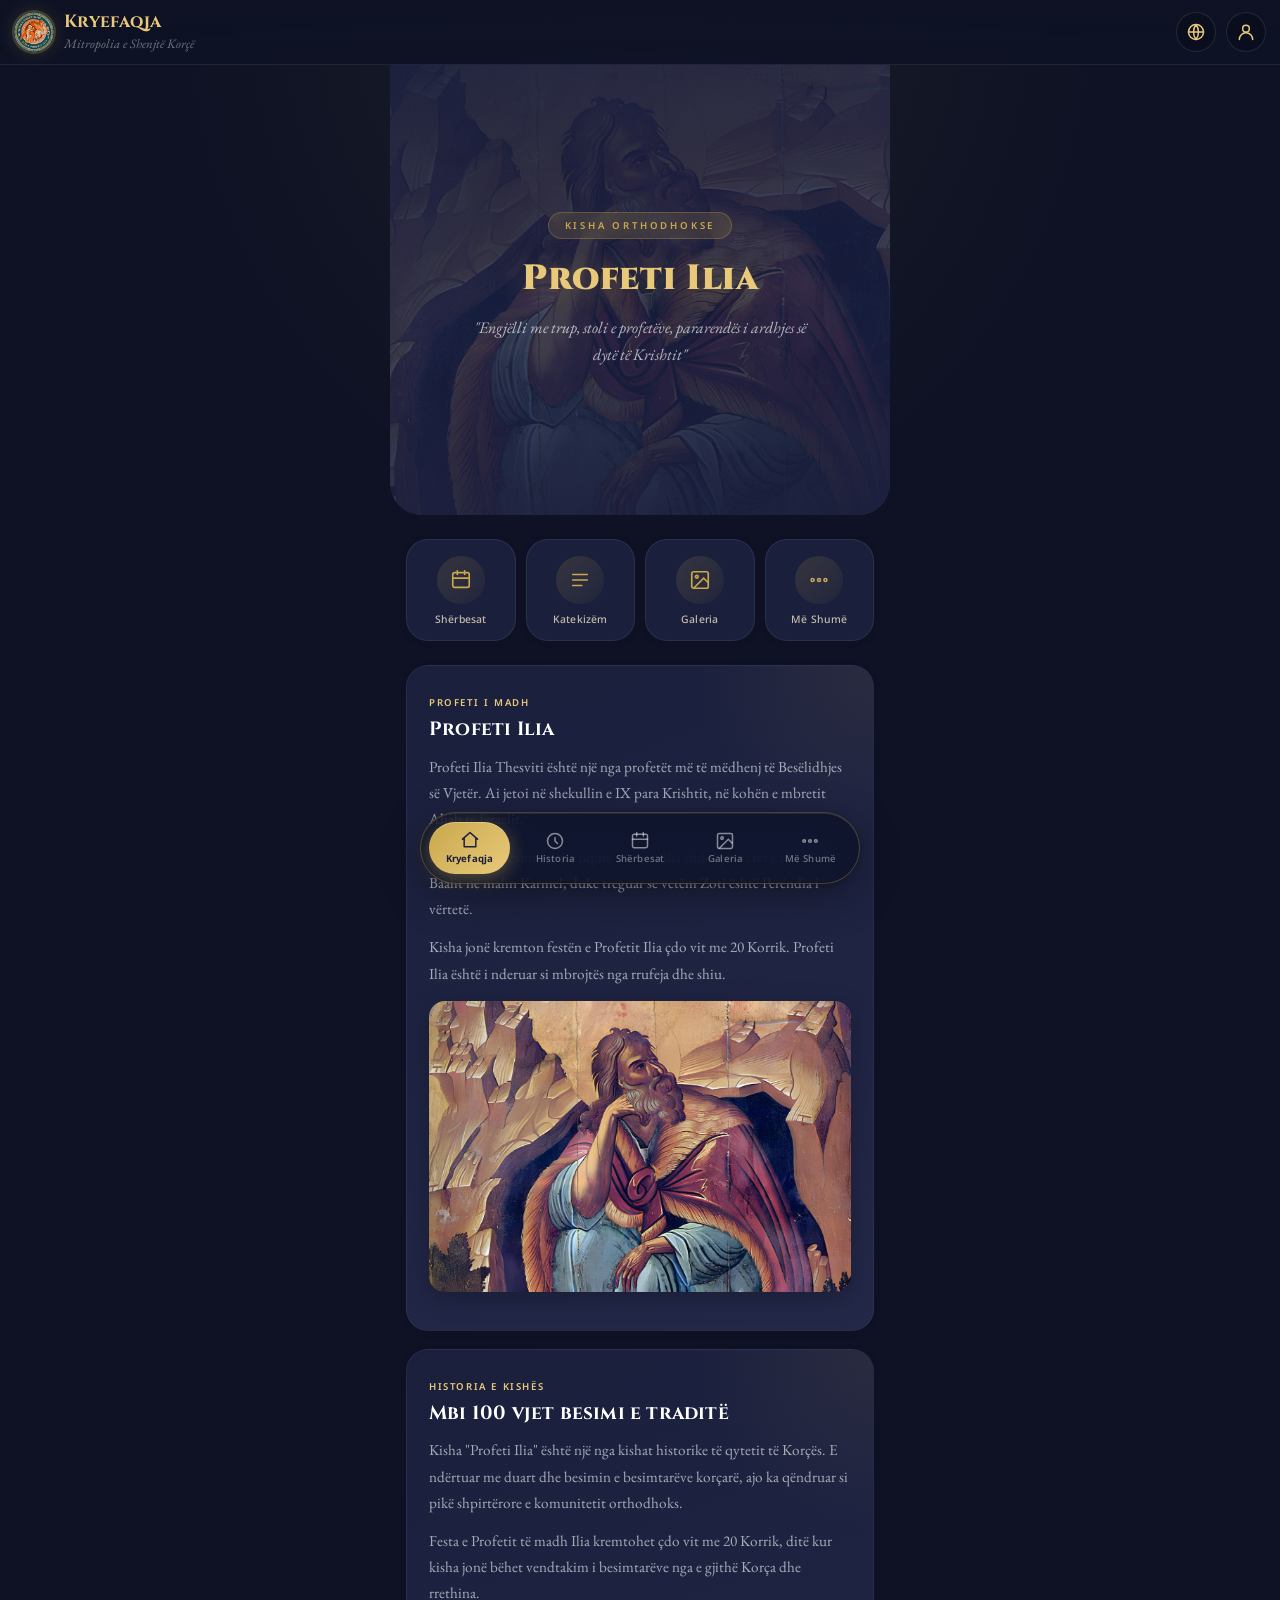
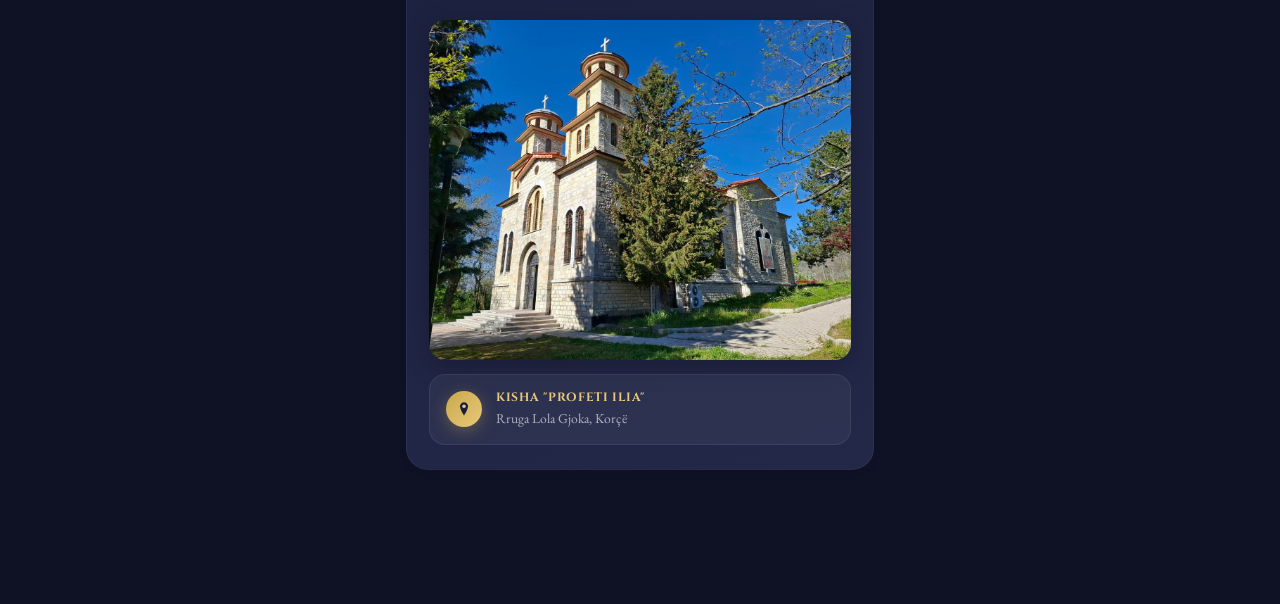
==== App/index.html @ 5c3584f3 "Add files via upload" ====
<!DOCTYPE html>
<html lang="sq" data-theme="light" data-font-size="normal" data-reduced-motion="false">
<head>
  <meta charset="UTF-8">
  <meta name="viewport" content="width=device-width, initial-scale=1.0, viewport-fit=cover">
  <meta name="theme-color" content="#1A1F3C">
  <meta name="apple-mobile-web-app-capable" content="yes">
  <meta name="apple-mobile-web-app-status-bar-style" content="black-translucent">
  <meta name="apple-mobile-web-app-title" content="Profeti Ilia">
  <meta name="mobile-web-app-capable" content="yes">
  <link rel="manifest" href="../manifest.json">
  <link rel="icon" href="../Assets/logo.png" type="image/png">
  <title>Kisha "Profeti Ilia" — Aplikacioni</title>
  <link rel="preconnect" href="https://fonts.googleapis.com">
  <link href="https://fonts.googleapis.com/css2?family=Cinzel:wght@400;600;700;900&family=EB+Garamond:ital,wght@0,400;0,500;1,400&family=Noto+Sans:wght@300;400;500;600;700&display=swap" rel="stylesheet">
  <link rel="stylesheet" href="css/app-style.css">

  <script>
    (function () {
      try {
        var theme = localStorage.getItem('app_theme') || 'dark';
        if (theme === 'auto') {
          theme = window.matchMedia('(prefers-color-scheme: dark)').matches ? 'dark' : 'light';
        }
        document.documentElement.setAttribute('data-theme', theme);
        var fontSize = localStorage.getItem('app_font_size') || 'normal';
        document.documentElement.setAttribute('data-font-size', fontSize);
        var reduced = localStorage.getItem('app_reduced_motion') === 'true';
        document.documentElement.setAttribute('data-reduced-motion', reduced ? 'true' : 'false');
        var meta = document.querySelector('meta[name="theme-color"]');
        if (meta) meta.setAttribute('content', theme === 'light' ? '#F7F4EE' : '#1A1F3C');
      } catch (e) {}
    })();
  </script>
</head>
<body>

  <div class="splash" id="splash">
    <div class="splash-ornament">
      <svg viewBox="0 0 100 100" fill="none">
        <circle cx="50" cy="50" r="46" stroke="url(#splashGrad)" stroke-width="1" opacity="0.3"/>
        <circle cx="50" cy="50" r="38" stroke="url(#splashGrad)" stroke-width="1.5" stroke-dasharray="240" stroke-dashoffset="240" class="splash-ring"/>
        <defs>
          <linearGradient id="splashGrad" x1="0" y1="0" x2="100" y2="100">
            <stop offset="0%" stop-color="#E8C97A"/>
            <stop offset="100%" stop-color="#C9A84C"/>
          </linearGradient>
        </defs>
      </svg>
      <img src="../Assets/logo.png" alt="Kisha Profeti Ilia">
    </div>
    <h1 class="splash-title">Kisha "Profeti Ilia"</h1>
    <p class="splash-tagline" data-t="splash_tagline">Mitropolia e Shenjtë Korçë</p>
    <div class="splash-progress"><span></span></div>
  </div>

  <header class="app-header">
    <img class="cross-icon" src="../Assets/logo.png" alt="Kisha Profeti Ilia">
    <div class="titles">
      <h1 id="pageTitle">Kisha "Profeti Ilia"</h1>
      <p data-t="header_subtitle">Mitropolia e Shenjtë Korçë</p>
    </div>
    <button class="lang-globe-btn" id="langGlobeBtn" aria-label="Language">
      <svg viewBox="0 0 24 24" fill="none" stroke="currentColor" stroke-width="1.8" stroke-linecap="round" stroke-linejoin="round"><circle cx="12" cy="12" r="9"/><path d="M3 12h18M12 3a15 15 0 0 1 0 18 15 15 0 0 1 0-18z"/></svg>
    </button>
    <button class="profile-btn" id="profileBtn" aria-label="Profile">
      <svg viewBox="0 0 24 24" fill="none" stroke="currentColor" stroke-width="1.8" stroke-linecap="round" stroke-linejoin="round"><circle cx="12" cy="8" r="4"/><path d="M4 21c0-4.4 3.6-8 8-8s8 3.6 8 8"/></svg>
    </button>
  </header>

  <div class="page-container" id="page-content"></div>

  <nav class="tab-bar">
    <a href="#home" class="active" onclick="navigateTo('home'); return false;">
      <svg viewBox="0 0 24 24"><path d="M3 11l9-8 9 8M5 10v10h14V10" stroke-linecap="round" stroke-linejoin="round"/></svg>
      <span data-t="nav_home">Kryefaqja</span>
    </a>
    <a href="#history" onclick="navigateTo('history'); return false;">
      <svg viewBox="0 0 24 24"><circle cx="12" cy="12" r="9"/><path d="M12 8v4l3 3" stroke-linecap="round"/></svg>
      <span data-t="nav_history">Historia</span>
    </a>
    <a href="#events" onclick="navigateTo('events'); return false;">
      <svg viewBox="0 0 24 24"><rect x="3" y="4" width="18" height="16" rx="2"/><path d="M8 2v4M16 2v4M3 10h18" stroke-linecap="round"/></svg>
      <span data-t="nav_events">Shërbesat</span>
    </a>
    <a href="#gallery" onclick="navigateTo('gallery'); return false;">
      <svg viewBox="0 0 24 24"><rect x="3" y="3" width="18" height="18" rx="2"/><circle cx="8.5" cy="8.5" r="1.5"/><path d="M21 15l-5-5L5 21"/></svg>
      <span data-t="nav_gallery">Galeria</span>
    </a>
    <a href="#more" onclick="navigateTo('more'); return false;">
      <svg viewBox="0 0 24 24" fill="none" stroke="currentColor" stroke-linecap="round" stroke-linejoin="round"><circle cx="5" cy="12" r="1.6"/><circle cx="12" cy="12" r="1.6"/><circle cx="19" cy="12" r="1.6"/></svg>
      <span data-t="nav_more">Më Shumë</span>
    </a>
  </nav>

  <div class="lang-modal-overlay" id="langModalOverlay" onclick="toggleLangModal()">
    <div class="lang-modal" onclick="event.stopPropagation()">
      <h3 data-t="settings_language">Gjuha</h3>
      <button class="lang-opt" onclick="setAppLang('sq'); toggleLangModal();" data-lang="sq">Shqip</button>
      <button class="lang-opt" onclick="setAppLang('en'); toggleLangModal();" data-lang="en">English</button>
      <button class="lang-opt" onclick="setAppLang('el'); toggleLangModal();" data-lang="el">Ελληνικά</button>
    </div>
  </div>

  <div class="profile-modal-overlay" id="profileModalOverlay" onclick="toggleProfileModal()">
    <div class="profile-modal" onclick="event.stopPropagation()">
      <div class="profile-modal-icon">
        <svg viewBox="0 0 24 24" fill="none" stroke="currentColor" stroke-width="1.5" stroke-linecap="round" stroke-linejoin="round"><circle cx="12" cy="8" r="4"/><path d="M4 21c0-4.4 3.6-8 8-8s8 3.6 8 8"/></svg>
      </div>
      <h3 data-t="profile_soon_title">Profilet vijnë së shpejti</h3>
      <p data-t="profile_soon_text">Kjo veçori do të jetë e disponueshme në një përditësim të ardhshëm.</p>
      <button class="profile-modal-close" onclick="toggleProfileModal()" data-t="profile_close">Mbyll</button>
    </div>
  </div>

  <div class="profile-modal-overlay" id="listenModalOverlay" onclick="toggleListenModal()">
    <div class="profile-modal" onclick="event.stopPropagation()">
      <div class="profile-modal-icon listen-modal-icon">
        <svg viewBox="0 0 24 24" fill="none" stroke="currentColor" stroke-width="1.5" stroke-linecap="round" stroke-linejoin="round"><path d="M3 12h2l2-8 3 16 3-12 2 4h6"/></svg>
      </div>
      <h3 data-t="listen_soon_title">Dëgjimi vjen së shpejti</h3>
      <p data-t="listen_soon_text">Regjistrimi audio i historisë do të jetë i disponueshëm në një përditësim të ardhshëm.</p>
      <button class="profile-modal-close" onclick="toggleListenModal()" data-t="profile_close">Mbyll</button>
    </div>
  </div>

  <div class="profile-modal-overlay" id="soonModalOverlay" onclick="toggleSoonModal()">
    <div class="profile-modal" onclick="event.stopPropagation()">
      <div class="profile-modal-icon soon-modal-icon">
        <svg viewBox="0 0 24 24" fill="none" stroke="currentColor" stroke-width="1.5" stroke-linecap="round" stroke-linejoin="round"><circle cx="12" cy="12" r="9"/><path d="M12 7v5l3 2"/></svg>
      </div>
      <h3 id="soonModalTitle">Së shpejti</h3>
      <p id="soonModalText">Kjo veçori do të jetë e disponueshme në një përditësim të ardhshëm.</p>
      <button class="profile-modal-close" onclick="toggleSoonModal()" data-t="profile_close">Mbyll</button>
    </div>
  </div>

  <div class="lightbox" id="lightbox" aria-label="Photo viewer" role="dialog" aria-modal="true">
    <button class="lightbox-close" onclick="closeAppLightbox()">✕</button>
    <img id="lightboxImg" src="" alt="">
    <div class="lightbox-counter" id="lightboxCounter"></div>
    <div class="lightbox-hint" id="lightboxHint"></div>
  </div>

  <script src="js/app-translations.js"></script>
  <script src="js/app-core.js"></script>
  <script src="js/app-pages.js"></script>
</body>
</html>
---- App/css/app-style.css ----
/* ===== BASE VARS ===== */
:root {
  --gold: #C9A84C; --gold-light: #E8C97A; --gold-dark: #A8892A;
  --deep-blue: #1A1F3C; --mid-blue: #2D3561; --warm-dark: #0F0E0B;
  --bg-primary: #F7F4EE; --bg-secondary: #EFEBE2; --bg-card: #1A1F3C; --bg-card-2: #232849;
  --text-primary: #1A1715; --text-secondary: #4A4035; --text-tertiary: #9A8E7E;
  --text-white: #FFFFFF; --text-muted: rgba(255,255,255,0.58);
  --border: rgba(201,168,76,0.22); --border-light: rgba(255,255,255,0.07);
  --shadow-sm: 0 2px 10px rgba(15,14,11,0.06);
  --shadow-md: 0 6px 24px rgba(15,14,11,0.1);
  --shadow-lg: 0 12px 44px rgba(15,14,11,0.16);
  --shadow-pill: 0 12px 40px rgba(0,0,0,0.35), 0 2px 8px rgba(0,0,0,0.2);
  --radius-sm: 10px; --radius-md: 16px; --radius-lg: 22px; --radius-xl: 28px; --radius-pill: 999px;
  --tab-height: 72px; --tab-pill-inset: 16px; --header-height: 60px;
}
:root[data-theme="dark"] {
  --bg-primary: #0E1224; --bg-secondary: #151932;
  --bg-card: #1A1F3C; --bg-card-2: #232849;
  --text-primary: #F0EDE5; --text-secondary: #C4BCAB; --text-tertiary: #7A7268;
  --text-muted: rgba(255,255,255,0.62);
  --border: rgba(201,168,76,0.25); --border-light: rgba(255,255,255,0.08);
}
:root[data-theme="dark"] body {
  background: var(--bg-primary);
  background-image: radial-gradient(ellipse 60% 40% at 50% 0%, rgba(201,168,76,0.08) 0%, transparent 60%);
}

/* LIGHT MODE OVERRIDES */
:root[data-theme="light"] .section-card:not(.dark) { background: #FFFFFF; border-color: rgba(201,168,76,0.28); color: var(--text-primary); }
:root[data-theme="light"] .section-card:not(.dark) h3 { color: var(--deep-blue); }
:root[data-theme="light"] .section-card:not(.dark) p { color: var(--text-secondary); }
:root[data-theme="light"] .section-card:not(.dark) .card-badge { color: var(--gold-dark); }
:root[data-theme="light"] .quick-actions-modern a { background: #FFFFFF; border-color: rgba(201,168,76,0.28); box-shadow: 0 2px 12px rgba(15,14,11,0.08); }
:root[data-theme="light"] .quick-actions-modern a span { color: var(--text-secondary); }
:root[data-theme="light"] .app-header .titles h1 { color: var(--gold-light); }
:root[data-theme="light"] .app-header .titles p { color: rgba(255,255,255,0.55); }
:root[data-theme="light"] .lang-modal { background: #FFFFFF; border-color: rgba(201,168,76,0.35); }
:root[data-theme="light"] .lang-modal h3 { color: var(--gold-dark); }
:root[data-theme="light"] .lang-opt { background: rgba(26,31,60,0.04); border-color: rgba(26,31,60,0.1); color: var(--deep-blue); }
:root[data-theme="light"] .lang-opt.active { border-color: var(--gold); background: rgba(201,168,76,0.15); color: var(--deep-blue); }
:root[data-theme="light"] .list-item .item-content h4 { color: var(--deep-blue); }
:root[data-theme="light"] .list-item .item-content p { color: var(--text-secondary); }
:root[data-theme="light"] .chapter-block { background: #FFFFFF; border-color: rgba(201,168,76,0.28); }
:root[data-theme="light"] .chapter-block .chapter-title { color: var(--deep-blue); }
:root[data-theme="light"] .chapter-block p { color: var(--text-secondary); }
:root[data-theme="light"] .accordion-item { background: rgba(26,31,60,0.03); border-color: rgba(26,31,60,0.1); }
:root[data-theme="light"] .accordion-item.open { background: rgba(201,168,76,0.1); border-color: rgba(201,168,76,0.35); }
:root[data-theme="light"] .acc-left h4 { color: var(--deep-blue); }
:root[data-theme="light"] .acc-left p { color: var(--text-secondary); }
:root[data-theme="light"] .svc-detail { background: rgba(26,31,60,0.04); }
:root[data-theme="light"] .svc-detail p, :root[data-theme="light"] .svc-list li { color: var(--text-secondary); }
:root[data-theme="light"] .rule-note { color: var(--text-tertiary); background: rgba(201,168,76,0.08); }
:root[data-theme="light"] .folder-card { background: #FFFFFF; border-color: rgba(201,168,76,0.28); }
:root[data-theme="light"] .folder-info h4 { color: var(--deep-blue); }
:root[data-theme="light"] .book-row { background: #FFFFFF; border-color: rgba(201,168,76,0.28); }
:root[data-theme="light"] .book-title { color: var(--deep-blue); }
:root[data-theme="light"] .hours-cell { background: rgba(26,31,60,0.03); border-color: rgba(26,31,60,0.1); }
:root[data-theme="light"] .hours-cell p { color: var(--text-secondary); }
:root[data-theme="light"] .hours-label { color: var(--gold-dark); }
:root[data-theme="light"] .form-group input, :root[data-theme="light"] .form-group textarea { background: rgba(26,31,60,0.04); border-color: rgba(26,31,60,0.15); color: var(--deep-blue); }
:root[data-theme="light"] .form-group input::placeholder, :root[data-theme="light"] .form-group textarea::placeholder { color: rgba(26,31,60,0.4); }
:root[data-theme="light"] .form-group input:focus, :root[data-theme="light"] .form-group textarea:focus { border-color: var(--gold); background: rgba(26,31,60,0.06); }
:root[data-theme="light"] .settings-block-title { color: var(--deep-blue); }
:root[data-theme="light"] .settings-block-desc { color: var(--text-secondary); }
:root[data-theme="light"] .segmented { background: rgba(26,31,60,0.05); border-color: rgba(26,31,60,0.1); }
:root[data-theme="light"] .seg-btn { color: var(--text-secondary); }
:root[data-theme="light"] .seg-btn.active { background: linear-gradient(135deg, var(--gold) 0%, var(--gold-light) 100%); color: var(--deep-blue); }
:root[data-theme="light"] .settings-btn { background: #FFFFFF; border-color: rgba(201,168,76,0.35); color: var(--gold-dark); }
:root[data-theme="light"] .gallery-folder-header { background: rgba(247,244,238,0.95); }
:root[data-theme="light"] .gallery-folder-header h2 { color: var(--gold-dark); }
:root[data-theme="light"] .btn-back-circle { background: rgba(26,31,60,0.06); border-color: rgba(26,31,60,0.12); color: var(--gold-dark); }
:root[data-theme="light"] .settings-about p { color: var(--text-secondary); }
:root[data-theme="light"] .settings-about .version { color: rgba(26,31,60,0.35); }
:root[data-theme="light"] .btn-outline { background: rgba(201,168,76,0.1); color: var(--gold-dark); border-color: rgba(201,168,76,0.35); }
:root[data-theme="light"] .btn-small { background: rgba(201,168,76,0.12); color: var(--gold-dark); border-color: rgba(201,168,76,0.3); }
:root[data-theme="light"] .section-card.dark { background: linear-gradient(160deg, var(--deep-blue) 0%, var(--mid-blue) 100%); }
:root[data-theme="light"] .section-card.dark h3, :root[data-theme="light"] .section-card.dark p, :root[data-theme="light"] .section-card.dark .card-badge { color: #fff; }
:root[data-theme="light"] .section-card.dark p { color: rgba(255,255,255,0.72); }
:root[data-theme="light"] .section-card.dark .card-badge { color: var(--gold-light); }
:root[data-theme="light"] .chapter-block .chapter-date { color: var(--gold-dark); }
:root[data-theme="light"] .quote-box, :root[data-theme="light"] .verse-box { background: rgba(201,168,76,0.12); color: var(--gold-dark); }
:root[data-theme="light"] .svc-detail-title { color: var(--gold-dark); }
:root[data-theme="light"] .acc-icon, :root[data-theme="light"] .book-icon, :root[data-theme="light"] .item-icon { background: rgba(201,168,76,0.18); color: var(--gold-dark); }
:root[data-theme="light"] .settings-icon { background: rgba(201,168,76,0.18); color: var(--gold-dark); }

/* FONT SIZE */
:root[data-font-size="small"] { font-size: 14px; }
:root[data-font-size="normal"] { font-size: 16px; }
:root[data-font-size="large"] { font-size: 18px; }

/* REDUCED MOTION */
:root[data-reduced-motion="true"] *, :root[data-reduced-motion="true"] *::before, :root[data-reduced-motion="true"] *::after {
  animation-duration: 0.01ms !important; animation-iteration-count: 1 !important; transition-duration: 0.01ms !important;
}

* { margin: 0; padding: 0; box-sizing: border-box; -webkit-tap-highlight-color: transparent; }
html { -webkit-text-size-adjust: 100%; overscroll-behavior: none; }
body {
  font-family: 'EB Garamond', Georgia, serif;
  background: var(--bg-primary); color: var(--text-primary); overflow-x: hidden;
  padding-bottom: calc(var(--tab-height) + var(--tab-pill-inset) * 2 + env(safe-area-inset-bottom, 0px) + 8px);
  -webkit-font-smoothing: antialiased; -moz-osx-font-smoothing: grayscale; min-height: 100vh;
}
input, textarea { user-select: text; -webkit-user-select: text; }

/* HEADER */
.app-header {
  background: linear-gradient(180deg, rgba(26,31,60,0.98) 0%, rgba(26,31,60,0.92) 100%);
  backdrop-filter: blur(20px) saturate(160%); -webkit-backdrop-filter: blur(20px) saturate(160%);
  padding: max(12px, env(safe-area-inset-top)) 14px 12px;
  display: flex; align-items: center; gap: 10px; position: sticky; top: 0; z-index: 50;
  min-height: var(--header-height); border-bottom: 1px solid var(--border-light);
}
.app-header .cross-icon { width: 40px; height: 40px; border-radius: 50%; object-fit: cover; flex-shrink: 0; box-shadow: 0 0 0 2px rgba(201,168,76,0.25), 0 0 20px rgba(201,168,76,0.2); }
.app-header .titles { flex: 1; min-width: 0; }
.app-header .titles h1 { font-family: 'Cinzel', serif; font-size: 1.1rem; color: var(--gold-light); font-weight: 700; line-height: 1.2; letter-spacing: 0.3px; white-space: nowrap; overflow: hidden; text-overflow: ellipsis; }
.app-header .titles p { font-family: 'EB Garamond', serif; font-style: italic; font-size: 0.8rem; color: rgba(255,255,255,0.42); margin-top: 2px; white-space: nowrap; overflow: hidden; text-overflow: ellipsis; }
.lang-globe-btn, .profile-btn { width: 40px; height: 40px; border-radius: 50%; background: rgba(0,0,0,0.2); border: 1px solid rgba(255,255,255,0.1); display: flex; align-items: center; justify-content: center; color: var(--gold-light); cursor: pointer; flex-shrink: 0; transition: all 0.2s; }
.lang-globe-btn:active, .profile-btn:active { transform: scale(0.92); background: rgba(201,168,76,0.2); }
.lang-globe-btn svg, .profile-btn svg { width: 20px; height: 20px; stroke: currentColor; }

/* LANG MODAL */
.lang-modal-overlay {
  position: fixed; inset: 0; background: rgba(10,12,25,0.35); backdrop-filter: blur(2px); z-index: 2000;
  display: flex; align-items: flex-start; justify-content: flex-end;
  opacity: 0; pointer-events: none; transition: opacity 0.25s;
  padding: calc(var(--header-height) + env(safe-area-inset-top, 0px) + 8px) 12px 0 0;
}
.lang-modal-overlay.open { opacity: 1; pointer-events: all; }
.lang-modal { background: var(--bg-card); border: 1px solid var(--border); border-radius: var(--radius-lg); padding: 16px; width: 200px; display: flex; flex-direction: column; gap: 8px; transform: translateY(-10px) scale(0.96); transform-origin: top right; transition: transform 0.25s ease; box-shadow: var(--shadow-lg); }
.lang-modal-overlay.open .lang-modal { transform: translateY(0) scale(1); }
.lang-modal h3 { font-family: 'Cinzel', serif; font-size: 0.85rem; color: var(--gold-light); text-align: center; margin-bottom: 4px; letter-spacing: 1px; }
.lang-opt { display: flex; align-items: center; justify-content: center; padding: 10px 14px; background: rgba(255,255,255,0.04); border: 1px solid rgba(255,255,255,0.06); border-radius: var(--radius-md); color: #fff; font-family: 'Noto Sans', sans-serif; font-size: 0.85rem; cursor: pointer; transition: all 0.2s; }
.lang-opt:active { transform: scale(0.97); background: rgba(201,168,76,0.1); }
.lang-opt.active { border-color: var(--gold); background: rgba(201,168,76,0.15); }

/* PROFILE MODAL */
.profile-modal-overlay { position: fixed; inset: 0; background: rgba(10,12,25,0.6); backdrop-filter: blur(8px); z-index: 2000; display: flex; align-items: center; justify-content: center; opacity: 0; pointer-events: none; transition: opacity 0.3s; }
.profile-modal-overlay.open { opacity: 1; pointer-events: all; }
.profile-modal { background: var(--bg-card); border: 1px solid var(--border); border-radius: var(--radius-lg); padding: 28px 24px; width: 100%; max-width: 300px; display: flex; flex-direction: column; align-items: center; gap: 12px; transform: translateY(20px); transition: transform 0.3s; text-align: center; }
.profile-modal-overlay.open .profile-modal { transform: translateY(0); }
.profile-modal-icon { width: 64px; height: 64px; border-radius: 50%; background: rgba(201,168,76,0.15); display: flex; align-items: center; justify-content: center; color: var(--gold-light); margin-bottom: 4px; }
.profile-modal-icon svg { width: 32px; height: 32px; }
.profile-modal h3 { font-family: 'Cinzel', serif; font-size: 1rem; color: var(--gold-light); }
.profile-modal p { font-family: 'EB Garamond', serif; font-size: 0.9rem; color: var(--text-muted); line-height: 1.5; }
.profile-modal-close { margin-top: 8px; background: linear-gradient(135deg, var(--gold) 0%, var(--gold-light) 100%); color: var(--deep-blue); border: none; padding: 10px 24px; border-radius: var(--radius-pill); font-family: 'Cinzel', serif; font-size: 0.75rem; font-weight: 700; letter-spacing: 1px; cursor: pointer; transition: all 0.2s; }
.profile-modal-close:active { transform: scale(0.96); }
:root[data-theme="light"] .profile-modal { background: #FFFFFF; border-color: rgba(201,168,76,0.35); }
:root[data-theme="light"] .profile-modal h3 { color: var(--gold-dark); }
:root[data-theme="light"] .profile-modal p { color: var(--text-secondary); }
:root[data-theme="light"] .profile-modal-icon { background: rgba(201,168,76,0.18); color: var(--gold-dark); }

/* PAGE CONTAINER */
.page-container { max-width: 500px; margin: 0 auto; padding: 0 16px 4px; }
.page-container.page-inner { padding-top: 16px; }

/* HERO */
.hero-modern { position: relative; min-height: 50vh; display: flex; align-items: center; justify-content: center; text-align: center; padding: 44px 24px; margin: 0 -16px 24px; overflow: hidden; border-radius: 0 0 32px 32px; background: var(--deep-blue); }
.hero-slide { position: absolute; inset: 0; background-size: cover; background-position: center 30%; opacity: 0; transition: opacity 1s ease-in-out; z-index: 0; transform: scale(1.05); }
.hero-slide.active { opacity: 0.42; }
.hero-modern .hero-overlay { position: absolute; inset: 0; z-index: 1; background: linear-gradient(170deg, rgba(26,31,60,0.88) 0%, rgba(26,31,60,0.55) 55%, rgba(26,31,60,0.95) 100%); }
.hero-modern .hero-content { position: relative; z-index: 2; animation: fadeUp 0.8s ease both; }
.hero-modern .hero-badge { display: inline-block; background: rgba(201,168,76,0.14); color: var(--gold); font-family: 'Noto Sans', sans-serif; font-size: 0.6rem; font-weight: 600; letter-spacing: 2.8px; text-transform: uppercase; padding: 6px 16px; border-radius: var(--radius-pill); margin-bottom: 20px; border: 1px solid rgba(201,168,76,0.28); backdrop-filter: blur(8px); -webkit-backdrop-filter: blur(8px); }
.hero-modern h2 { font-family: 'Cinzel', serif; font-size: 2.2rem; font-weight: 900; color: #fff; line-height: 1.15; letter-spacing: 0.5px; margin-bottom: 16px; text-shadow: 0 4px 30px rgba(201,168,76,0.35); }
.hero-modern h2 span { color: var(--gold-light); }
.hero-modern p { font-family: 'EB Garamond', serif; font-style: italic; font-size: 1rem; color: rgba(255,255,255,0.68); line-height: 1.65; max-width: 340px; margin: 0 auto; }

/* QUICK ACTIONS */
.quick-actions-modern { display: grid; grid-template-columns: repeat(4, 1fr); gap: 10px; margin: 0 0 24px; }
.quick-actions-modern a { display: flex; flex-direction: column; align-items: center; gap: 9px; text-decoration: none; padding: 16px 6px 14px; background: var(--bg-card); border-radius: var(--radius-lg); border: 1px solid var(--border-light); transition: all 0.22s ease; box-shadow: var(--shadow-sm); }
.quick-actions-modern a:active { transform: scale(0.94); background: var(--bg-secondary); }
.quick-actions-modern a .icon-wrap { width: 48px; height: 48px; border-radius: 50%; background: linear-gradient(135deg, rgba(201,168,76,0.16), rgba(201,168,76,0.04)); display: flex; align-items: center; justify-content: center; }
.quick-actions-modern a svg { width: 22px; height: 22px; stroke: var(--gold); fill: none; stroke-width: 1.8; }
.quick-actions-modern a span { font-family: 'Noto Sans', sans-serif; font-size: 0.65rem; font-weight: 500; color: var(--text-secondary); letter-spacing: 0.2px; text-align: center; line-height: 1.2; }

/* SECTION CARDS */
.section-card { background: var(--bg-card); border-radius: var(--radius-lg); padding: 24px 22px; margin-bottom: 18px; border: 1px solid var(--border-light); box-shadow: var(--shadow-sm); }
.section-card .card-badge { display: inline-block; font-family: 'Noto Sans', sans-serif; font-size: 0.6rem; font-weight: 600; letter-spacing: 1.6px; text-transform: uppercase; color: var(--gold); margin-bottom: 8px; }
.section-card h3 { font-family: 'Cinzel', serif; font-size: 1.2rem; font-weight: 700; color: var(--text-primary); margin-bottom: 12px; letter-spacing: 0.2px; line-height: 1.3; }
.section-card p { font-family: 'EB Garamond', serif; font-size: 0.95rem; line-height: 1.72; color: var(--text-secondary); margin-bottom: 12px; }
.section-card p:last-child { margin-bottom: 0; }
.section-card.dark { background: linear-gradient(160deg, var(--bg-card) 0%, var(--bg-card-2) 100%); color: var(--text-white); position: relative; overflow: hidden; border-color: rgba(255,255,255,0.05); }
.section-card.dark::before { content: ''; position: absolute; top: 0; right: 0; width: 180px; height: 180px; background: radial-gradient(circle at top right, rgba(201,168,76,0.08) 0%, transparent 70%); pointer-events: none; }
.section-card.dark h3 { color: #fff; position: relative; }
.section-card.dark p { color: var(--text-muted); position: relative; }
.section-card.dark .card-badge { color: var(--gold-light); position: relative; }
.section-card .card-image { width: 100%; border-radius: var(--radius-md); margin: 14px 0; overflow: hidden; cursor: pointer; box-shadow: 0 6px 24px rgba(0,0,0,0.25); }
.section-card .card-image img { width: 100%; height: auto; display: block; transition: transform 0.35s ease; }
.section-card .card-image:active img { transform: scale(0.97); }

/* ADDRESS */
.address-card { display: flex; align-items: center; gap: 14px; padding: 14px 16px; background: rgba(255,255,255,0.05); border: 1px solid rgba(255,255,255,0.07); border-radius: var(--radius-md); text-decoration: none; transition: all 0.2s; margin-top: 14px; }
.address-card:active { background: rgba(201,168,76,0.1); transform: scale(0.98); }
.address-card .addr-icon { width: 36px; height: 36px; border-radius: 50%; background: linear-gradient(135deg, var(--gold), var(--gold-light)); flex-shrink: 0; display: flex; align-items: center; justify-content: center; box-shadow: 0 4px 16px rgba(201,168,76,0.35); }
.address-card .addr-icon svg { width: 16px; height: 16px; }
.address-card .addr-info h4 { font-family: 'Cinzel', serif; font-size: 0.75rem; color: var(--gold-light); text-transform: uppercase; letter-spacing: 0.7px; margin-bottom: 2px; }
.address-card .addr-info p { font-family: 'EB Garamond', serif; font-size: 0.85rem; color: var(--text-muted); margin: 0; }

/* LIST ITEMS */
.list-item { display: flex; align-items: center; gap: 14px; padding: 14px 0; border-bottom: 1px solid rgba(201,168,76,0.08); color: inherit; }
.list-item:last-child { border-bottom: none; }
.list-item .item-icon { width: 42px; height: 42px; border-radius: 50%; background: rgba(201,168,76,0.12); flex-shrink: 0; display: flex; align-items: center; justify-content: center; color: var(--gold-light); }
.list-item .item-icon svg { width: 20px; height: 20px; stroke: currentColor; }
.list-item .item-content { flex: 1; min-width: 0; }
.list-item .item-content h4 { font-family: 'Cinzel', serif; font-size: 0.9rem; font-weight: 600; color: #fff; margin-bottom: 2px; letter-spacing: 0.2px; }
.list-item .item-content p { font-family: 'EB Garamond', serif; font-size: 0.85rem; color: var(--text-muted); line-height: 1.5; margin: 0; }
.list-item .item-action { color: var(--gold); font-size: 18px; flex-shrink: 0; padding: 4px; }
.list-item .item-action svg { width: 16px; height: 16px; }

/* CHAPTERS */
.chapter-block { background: linear-gradient(160deg, var(--bg-card) 0%, var(--bg-card-2) 100%); border-radius: var(--radius-lg); padding: 24px 22px; margin-bottom: 18px; border: 1px solid var(--border-light); }
.chapter-block .chapter-date { display: inline-block; font-family: 'Noto Sans', sans-serif; font-size: 0.65rem; font-weight: 600; letter-spacing: 2px; text-transform: uppercase; color: var(--gold); margin-bottom: 6px; }
.chapter-block .chapter-title { font-family: 'Cinzel', serif; font-size: 1.05rem; font-weight: 700; color: #fff; margin-bottom: 0; letter-spacing: 0.2px; line-height: 1.35; display: block; }
.chapter-block p { font-family: 'EB Garamond', serif; font-size: 0.95rem; line-height: 1.75; color: var(--text-muted); margin-bottom: 10px; }
.chapter-block p:last-child { margin-bottom: 0; }
.chapter-sub { margin-top: 22px; padding-top: 18px; border-top: 1px dashed rgba(201,168,76,0.25); }
.chapter-sub.first { margin-top: 18px; }
.quote-box { background: rgba(201,168,76,0.09); border-left: 3px solid var(--gold); padding: 16px 18px; margin: 16px 0; border-radius: 0 var(--radius-sm) var(--radius-sm) 0; font-family: 'EB Garamond', serif; font-style: italic; font-size: 0.9rem; color: var(--gold-light); line-height: 1.7; }
.verse-box { background: rgba(201,168,76,0.09); border-left: 3px solid var(--gold); padding: 14px 18px; margin-top: 14px; border-radius: 0 var(--radius-sm) var(--radius-sm) 0; font-family: 'EB Garamond', serif; font-style: italic; font-size: 0.85rem; color: var(--gold-light); line-height: 1.65; }

/* LISTEN */
.chapter-head-row { display: flex; align-items: flex-start; justify-content: space-between; gap: 12px; margin-bottom: 10px; }
.chapter-head-row > .chapter-head-text { flex: 1; min-width: 0; }
.listen-btn { display: inline-flex; align-items: center; gap: 7px; background: rgba(201,168,76,0.12); border: 1.5px solid rgba(201,168,76,0.55); border-radius: var(--radius-pill); padding: 5px 14px 5px 6px; cursor: pointer; transition: all 0.22s; flex-shrink: 0; margin-top: 2px; }
.listen-btn:active { transform: scale(0.96); background: rgba(201,168,76,0.22); }
.listen-circle { width: 24px; height: 24px; border-radius: 50%; background: var(--gold); display: flex; align-items: center; justify-content: center; flex-shrink: 0; }
.listen-circle svg { width: 9px; height: 9px; fill: var(--deep-blue); transform: translateX(1px); }
.listen-label { font-family: 'Noto Sans', sans-serif; font-size: 0.62rem; font-weight: 700; letter-spacing: 1.2px; text-transform: uppercase; color: var(--gold-light); white-space: nowrap; }
:root[data-theme="light"] .listen-btn { background: rgba(201,168,76,0.14); border-color: rgba(168,137,42,0.6); }
:root[data-theme="light"] .listen-label { color: var(--gold-dark); }
:root[data-theme="light"] .listen-circle { background: var(--gold-dark); }
:root[data-theme="light"] .listen-circle svg { fill: #FFFFFF; }

/* ACCORDION */
.accordion-list { margin-top: 12px; }
.accordion-item { background: rgba(255,255,255,0.035); border: 1px solid rgba(255,255,255,0.06); border-radius: var(--radius-md); margin-bottom: 8px; overflow: hidden; transition: all 0.25s; }
.accordion-item.open { background: rgba(201,168,76,0.07); border-color: rgba(201,168,76,0.28); }
.accordion-header { display: flex; align-items: center; justify-content: space-between; padding: 15px 15px; cursor: pointer; gap: 10px; }
.acc-left { display: flex; align-items: center; gap: 12px; flex: 1; min-width: 0; }
.acc-icon { width: 40px; height: 40px; border-radius: 50%; background: rgba(201,168,76,0.12); display: flex; align-items: center; justify-content: center; flex-shrink: 0; color: var(--gold-light); }
.acc-icon svg { width: 20px; height: 20px; stroke: currentColor; }
.acc-left h4 { font-family: 'Cinzel', serif; font-size: 0.9rem; font-weight: 600; color: #fff; margin-bottom: 3px; }
.acc-left p { font-family: 'EB Garamond', serif; font-size: 0.8rem; color: var(--text-muted); margin: 0; line-height: 1.4; }
.acc-chevron { color: var(--gold); font-size: 18px; transition: transform 0.3s; flex-shrink: 0; }
.accordion-item.open .acc-chevron { transform: rotate(90deg); }
.accordion-content { max-height: 0; overflow: hidden; transition: max-height 0.4s ease; padding: 0 15px; }
.accordion-item.open .accordion-content { max-height: 900px; padding: 0 15px 16px; }
.svc-detail { background: rgba(255,255,255,0.045); border-radius: var(--radius-sm); padding: 12px 14px; margin-bottom: 10px; }
.svc-detail-title { font-family: 'Cinzel', serif; font-size: 0.7rem; font-weight: 700; letter-spacing: 1px; text-transform: uppercase; color: var(--gold-light); margin-bottom: 8px; }
.svc-detail p { font-family: 'EB Garamond', serif; font-size: 0.9rem; color: var(--text-muted); line-height: 1.6; margin: 0; }
.svc-list { list-style: none; padding: 0; margin: 0; }
.svc-list li { font-family: 'EB Garamond', serif; font-size: 0.9rem; color: var(--text-muted); line-height: 1.7; padding: 4px 0 4px 18px; position: relative; border-bottom: 1px dashed rgba(201,168,76,0.15); }
.svc-list li:last-child { border-bottom: none; }
.svc-list li::before { content: '›'; position: absolute; left: 0; color: var(--gold); font-size: 16px; line-height: 1.4; }
.rule-note { font-family: 'EB Garamond', serif; font-style: italic; font-size: 0.85rem; color: var(--text-tertiary); padding: 10px 14px; background: rgba(201,168,76,0.06); border-radius: var(--radius-sm); margin-top: 10px; line-height: 1.55; }
.svc-small-image { margin-top: 10px; border-radius: var(--radius-sm); overflow: hidden; cursor: pointer; max-width: 200px; border: 1px solid rgba(255,255,255,0.05); }
.svc-small-image img { width: 100%; display: block; }

/* GALLERY */
.folder-list { display: flex; flex-direction: column; gap: 12px; margin-top: 14px; }
.folder-card { display: flex; align-items: center; gap: 14px; padding: 12px; background: rgba(255,255,255,0.04); border: 1px solid rgba(255,255,255,0.06); border-radius: var(--radius-md); cursor: pointer; transition: all 0.22s; animation: fadeUp 0.4s ease both; }
.folder-card:active { background: rgba(201,168,76,0.1); transform: scale(0.98); }
.folder-visual { width: 86px; height: 86px; border-radius: var(--radius-sm); position: relative; overflow: hidden; flex-shrink: 0; background: linear-gradient(135deg, var(--mid-blue), var(--deep-blue)); box-shadow: 0 4px 16px rgba(0,0,0,0.3); }
.folder-visual img { width: 100%; height: 100%; object-fit: cover; display: block; }
.folder-info { flex: 1; }
.folder-info h4 { font-family: 'Cinzel', serif; font-size: 0.95rem; color: #fff; margin-bottom: 4px; }
.folder-info span { font-family: 'EB Garamond', serif; font-size: 0.85rem; color: var(--gold-light); font-style: italic; }
.gallery-folder-header { display: flex; align-items: center; justify-content: center; position: sticky; top: var(--header-height); z-index: 40; padding: 22px 64px 20px; margin: -20px -16px 16px; background: rgba(14,18,36,0.95); backdrop-filter: blur(16px); border-bottom: 0; min-height: 76px; }
.btn-back-circle { position: absolute; left: 16px; top: 50%; transform: translateY(-50%); width: 42px; height: 42px; border-radius: 50%; background: rgba(255,255,255,0.06); border: 1px solid rgba(255,255,255,0.1); display: flex; align-items: center; justify-content: center; color: var(--gold-light); cursor: pointer; transition: all 0.2s; }
.btn-back-circle:active { background: rgba(201,168,76,0.2); transform: translateY(-50%) scale(0.92); }
.btn-back-circle svg { width: 20px; height: 20px; }
.gallery-folder-header h2 { font-family: 'Cinzel', serif; font-size: 1.1rem; color: var(--gold-light); margin: 0; text-align: center; line-height: 1.3; letter-spacing: 0.2px; }
.gallery-count { position: absolute; right: 16px; top: 50%; transform: translateY(-50%); font-family: 'EB Garamond', serif; font-size: 0.8rem; color: var(--text-tertiary); font-style: italic; white-space: nowrap; }
.gallery-grid { display: grid; grid-template-columns: repeat(3, 1fr); gap: 8px; margin-top: 14px; }
.gallery-grid .gallery-item { border-radius: var(--radius-sm); overflow: hidden; cursor: pointer; aspect-ratio: 1 / 1; background: var(--bg-card-2); border: 1px solid rgba(255,255,255,0.05); transition: transform 0.2s; }
.gallery-grid .gallery-item:active { transform: scale(0.94); }
.gallery-grid .gallery-item img { width: 100%; height: 100%; object-fit: cover; display: block; }

/* BUTTONS */
.btn-primary { display: block; width: 100%; background: linear-gradient(135deg, var(--gold) 0%, var(--gold-light) 100%); color: var(--deep-blue); border: none; padding: 14px 22px; border-radius: var(--radius-md); font-family: 'Cinzel', serif; font-size: 0.75rem; font-weight: 700; letter-spacing: 1.6px; text-transform: uppercase; cursor: pointer; transition: all 0.22s; margin: 16px 0 4px; box-shadow: 0 6px 22px rgba(201,168,76,0.3); }
.btn-primary:active { transform: scale(0.97); box-shadow: 0 3px 12px rgba(201,168,76,0.35); }
.btn-outline { display: inline-block; background: rgba(201,168,76,0.1); color: var(--gold-light); border: 1px solid rgba(201,168,76,0.28); padding: 11px 18px; border-radius: var(--radius-md); font-family: 'Noto Sans', sans-serif; font-size: 0.75rem; text-decoration: none; margin-top: 10px; transition: all 0.2s; }
.btn-outline:active { background: rgba(201,168,76,0.2); transform: scale(0.97); }
.btn-small { background: rgba(201,168,76,0.12); border: 1px solid rgba(201,168,76,0.2); color: var(--gold); padding: 7px 14px; border-radius: var(--radius-pill); font-family: 'Noto Sans', sans-serif; font-size: 0.7rem; font-weight: 600; cursor: pointer; transition: all 0.2s; }
.btn-small:active { background: rgba(201,168,76,0.22); }

/* BOOKS */
.books-list { display: flex; flex-direction: column; gap: 8px; margin-top: 12px; }
.book-row { display: flex; align-items: center; gap: 12px; padding: 13px; background: rgba(255,255,255,0.04); border: 1px solid rgba(255,255,255,0.06); border-radius: var(--radius-md); text-decoration: none; transition: all 0.2s; }
.book-row:active { background: rgba(201,168,76,0.1); transform: scale(0.98); }
.book-icon { width: 40px; height: 40px; border-radius: 50%; background: rgba(201,168,76,0.14); display: flex; align-items: center; justify-content: center; color: var(--gold-light); flex-shrink: 0; }
.book-icon svg { width: 18px; height: 18px; }
.book-info { flex: 1; min-width: 0; }
.book-title { font-family: 'EB Garamond', serif; font-size: 0.9rem; color: #fff; line-height: 1.4; }
.book-dl { color: var(--gold-light); flex-shrink: 0; width: 30px; text-align: center; }
.book-dl svg { width: 16px; height: 16px; }

/* HOURS */
.hours-grid { display: grid; grid-template-columns: 1fr 1fr; gap: 10px; margin-top: 12px; }
.hours-cell { background: rgba(255,255,255,0.04); padding: 16px 14px; border-radius: var(--radius-md); text-align: center; border: 1px solid rgba(255,255,255,0.06); }
.hours-label { font-family: 'Cinzel', serif; font-size: 0.65rem; letter-spacing: 1.4px; text-transform: uppercase; color: var(--gold-light); margin-bottom: 8px; }
.hours-cell p { font-family: 'EB Garamond', serif; font-size: 0.95rem; color: rgba(255,255,255,0.78); margin: 0; }

/* FORM */
.feedback-form { margin-top: 14px; }
.form-group { margin-bottom: 14px; }
.form-group input, .form-group textarea { width: 100%; padding: 14px 14px; font-family: 'EB Garamond', serif; font-size: 0.95rem; color: #fff; border: 1px solid rgba(255,255,255,0.1); border-radius: var(--radius-sm); background: rgba(0,0,0,0.22); transition: border-color 0.2s, background 0.2s; outline: none; }
.form-group input::placeholder, .form-group textarea::placeholder { color: rgba(255,255,255,0.4); font-style: italic; }
.form-group input:focus, .form-group textarea:focus { border-color: var(--gold); background: rgba(0,0,0,0.3); }
.form-group textarea { resize: vertical; min-height: 90px; font-family: inherit; }
.btn-with-icon { display: inline-flex; align-items: center; justify-content: center; gap: 10px; width: 100%; padding: 12px !important; font-size: 0.75rem; }
.btn-icon svg { width: 16px; height: 16px; stroke: currentColor; }
.feedback-status { margin-top: 12px; font-family: 'EB Garamond', serif; font-size: 0.85rem; padding: 10px 14px; border-radius: var(--radius-sm); display: none; line-height: 1.5; }
.feedback-status.ok { display: block; background: rgba(76,140,74,0.15); border: 1px solid rgba(76,140,74,0.3); color: #7fc478; }
.feedback-status.error { display: block; background: rgba(139,26,26,0.15); border: 1px solid rgba(139,26,26,0.3); color: #d87878; }

/* SETTINGS */
.settings-btn-container { padding: 10px 0 20px; text-align: center; }
.settings-btn { display: inline-flex; align-items: center; gap: 10px; background: rgba(255,255,255,0.05); border: 1px solid var(--border); color: var(--gold-light); font-family: 'Cinzel', serif; font-size: 0.8rem; font-weight: 600; padding: 12px 24px; border-radius: var(--radius-pill); cursor: pointer; transition: all 0.2s; width: 100%; justify-content: center; }
.settings-btn svg { width: 18px; height: 18px; }
.settings-btn:active { background: rgba(201,168,76,0.1); transform: scale(0.97); }
.settings-block { display: flex; flex-direction: column; gap: 12px; padding: 16px 0; border-bottom: 1px solid rgba(201,168,76,0.1); }
.settings-block:last-child { border-bottom: none; }
.settings-block-head { display: flex; align-items: flex-start; gap: 12px; }
.settings-icon { width: 38px; height: 38px; border-radius: 50%; background: rgba(201,168,76,0.12); display: flex; align-items: center; justify-content: center; flex-shrink: 0; color: var(--gold-light); }
.settings-icon svg { width: 18px; height: 18px; stroke: currentColor; }
.settings-block-title { font-family: 'Cinzel', serif; font-size: 0.9rem; font-weight: 600; color: #fff; margin-bottom: 3px; display: flex; align-items: center; gap: 8px; flex-wrap: wrap; }
.settings-block-desc { font-family: 'EB Garamond', serif; font-size: 0.75rem; color: var(--text-muted); line-height: 1.4; }
.beta-badge { display: inline-block; font-family: 'Noto Sans', sans-serif; font-size: 0.55rem; font-weight: 700; letter-spacing: 1.2px; text-transform: uppercase; color: var(--deep-blue); background: linear-gradient(135deg, var(--gold), var(--gold-light)); padding: 2px 8px; border-radius: var(--radius-pill); line-height: 1.4; }
:root[data-theme="light"] .beta-badge { color: var(--deep-blue); }
.segmented { display: grid; gap: 4px; background: rgba(0,0,0,0.2); border: 1px solid rgba(255,255,255,0.06); border-radius: var(--radius-md); padding: 4px; }
.segmented-2 { grid-template-columns: 1fr 1fr; }
.segmented-3 { grid-template-columns: repeat(3, 1fr); }
.seg-btn { display: flex; align-items: center; justify-content: center; gap: 6px; background: transparent; border: none; color: var(--text-muted); font-family: 'Noto Sans', sans-serif; font-size: 0.7rem; font-weight: 600; padding: 9px 8px; border-radius: calc(var(--radius-md) - 4px); cursor: pointer; transition: all 0.2s; min-height: 38px; letter-spacing: 0.2px; }
.seg-btn.active { background: linear-gradient(135deg, var(--gold) 0%, var(--gold-light) 100%); color: var(--deep-blue); box-shadow: 0 2px 10px rgba(201,168,76,0.35); }
.seg-icon svg { width: 14px; height: 14px; stroke: currentColor; }
.seg-label { white-space: nowrap; overflow: hidden; text-overflow: ellipsis; }
.settings-about { text-align: center; }
.settings-about p { font-size: 0.8rem; color: var(--text-tertiary); }
.settings-about .version { font-size: 0.7rem; color: rgba(255,255,255,0.22); margin-top: 4px; }

/* TAB BAR */
.tab-bar { position: fixed; bottom: calc(var(--tab-pill-inset) + env(safe-area-inset-bottom, 0px)); left: 50%; transform: translateX(-50%); z-index: 100; display: flex; align-items: center; gap: 4px; width: calc(100% - var(--tab-pill-inset) * 2); max-width: 440px; height: var(--tab-height); padding: 8px; background: rgba(26,31,60,0.72); backdrop-filter: blur(24px) saturate(180%); -webkit-backdrop-filter: blur(24px) saturate(180%); border: 1px solid rgba(201,168,76,0.22); border-radius: var(--radius-pill); box-shadow: var(--shadow-pill), inset 0 1px 0 rgba(255,255,255,0.08), inset 0 -1px 0 rgba(0,0,0,0.2); }
.tab-bar a { flex: 1; display: flex; flex-direction: column; align-items: center; justify-content: center; gap: 3px; text-decoration: none; padding: 8px 4px; border-radius: var(--radius-pill); position: relative; transition: all 0.28s cubic-bezier(0.34,1.2,0.64,1); min-height: 52px; overflow: hidden; }
.tab-bar a.active { background: linear-gradient(135deg, var(--gold) 0%, var(--gold-light) 100%); box-shadow: 0 4px 18px rgba(201,168,76,0.4), inset 0 1px 0 rgba(255,255,255,0.25); }
.tab-bar a svg { width: 20px; height: 20px; stroke: rgba(255,255,255,0.5); fill: none; stroke-width: 1.8; transition: stroke 0.25s, transform 0.25s; position: relative; z-index: 1; }
.tab-bar a span { font-family: 'Noto Sans', sans-serif; font-size: 0.6rem; color: rgba(255,255,255,0.42); font-weight: 500; transition: color 0.25s, font-weight 0.25s; letter-spacing: 0.2px; position: relative; z-index: 1; line-height: 1.1; text-align: center; white-space: nowrap; }
.tab-bar a.active svg { stroke: var(--deep-blue); transform: translateY(-1px); }
.tab-bar a.active span { color: var(--deep-blue); font-weight: 700; }

/* SPLASH */
.splash { background: radial-gradient(ellipse 100% 80% at 50% 40%, #1E2448 0%, #0F1330 100%); position: fixed; inset: 0; z-index: 9999; display: flex; align-items: center; justify-content: center; flex-direction: column; gap: 0; transition: opacity 0.55s ease, transform 0.55s ease; }
.splash::before { content: ''; position: absolute; top: 45%; left: 50%; transform: translate(-50%,-50%); width: 340px; height: 340px; background: radial-gradient(circle, rgba(201,168,76,0.18) 0%, transparent 65%); filter: blur(50px); pointer-events: none; animation: splashGlow 3s ease-in-out infinite; }
.splash-ornament { position: relative; width: 128px; height: 128px; margin-bottom: 26px; z-index: 1; }
.splash-ornament > svg { position: absolute; inset: 0; width: 100%; height: 100%; transform: rotate(-90deg); }
.splash-ring { animation: splashRing 1.4s ease-out 0.1s forwards; }
.splash-ornament img { position: absolute; top: 50%; left: 50%; transform: translate(-50%,-50%) scale(0); width: 84px; height: 84px; border-radius: 50%; object-fit: cover; animation: splashLogo 0.9s cubic-bezier(0.34,1.4,0.64,1) 0.3s forwards; box-shadow: 0 0 40px rgba(201,168,76,0.5); }
.splash-title { font-family: 'Cinzel', serif; font-size: clamp(15px, 4vw, 22px); font-weight: 700; letter-spacing: clamp(1.5px, 0.65vw, 4px); text-transform: uppercase; color: var(--gold-light); margin: 0 20px 8px; max-width: calc(100% - 40px); text-align: center; line-height: 1.35; opacity: 0; animation: splashFadeUp 0.7s ease 0.6s forwards; position: relative; z-index: 1; }
.splash-tagline { font-family: 'EB Garamond', serif; font-style: italic; font-size: 13px; color: rgba(255,255,255,0.45); letter-spacing: 0.5px; opacity: 0; animation: splashFadeUp 0.7s ease 0.8s forwards; position: relative; z-index: 1; }
.splash-progress { position: absolute; bottom: 12%; left: 50%; transform: translateX(-50%); width: 100px; height: 2px; background: rgba(255,255,255,0.06); border-radius: 2px; overflow: hidden; opacity: 0; animation: splashFadeIn 0.5s ease 1s forwards; z-index: 1; }
.splash-progress span { display: block; height: 100%; width: 0; background: linear-gradient(90deg, var(--gold), var(--gold-light)); border-radius: 2px; box-shadow: 0 0 8px var(--gold); animation: splashProgressBar 1.3s ease-out 1.05s forwards; }
.splash.fade-out { opacity: 0; transform: scale(1.03); pointer-events: none; }
@keyframes splashGlow { 0%,100% { opacity: 0.7; transform: translate(-50%,-50%) scale(1); } 50% { opacity: 1; transform: translate(-50%,-50%) scale(1.1); } }
@keyframes splashRing { to { stroke-dashoffset: 0; } }
@keyframes splashLogo { to { transform: translate(-50%,-50%) scale(1); } }
@keyframes splashFadeUp { from { opacity: 0; transform: translateY(10px); } to { opacity: 1; transform: translateY(0); } }
@keyframes splashFadeIn { to { opacity: 1; } }
@keyframes splashProgressBar { to { width: 100%; } }

/* ANIMATIONS */
@keyframes fadeUp { from { opacity: 0; transform: translateY(16px); } to { opacity: 1; transform: translateY(0); } }
.page-container > * { animation: fadeUp 0.36s ease both; }
.page-container > *:nth-child(1) { animation-delay: 0.02s; }
.page-container > *:nth-child(2) { animation-delay: 0.06s; }
.page-container > *:nth-child(3) { animation-delay: 0.1s; }
.page-container > *:nth-child(4) { animation-delay: 0.14s; }
.page-container > *:nth-child(5) { animation-delay: 0.18s; }

/* LIGHTBOX */
.lightbox { position: fixed; inset: 0; background: rgba(10,12,25,0.94); backdrop-filter: blur(20px); -webkit-backdrop-filter: blur(20px); z-index: 1000; display: flex; align-items: center; justify-content: center; opacity: 0; pointer-events: none; transition: opacity 0.3s ease; padding: 20px; }
.lightbox.open { opacity: 1; pointer-events: all; }
.lightbox img { max-width: 94vw; max-height: 76vh; object-fit: contain; border-radius: var(--radius-md); box-shadow: 0 20px 60px rgba(0,0,0,0.7); touch-action: pan-y; }
.lightbox-close { position: absolute; top: max(20px, env(safe-area-inset-top)); right: 20px; width: 44px; height: 44px; background: rgba(255,255,255,0.1); border: 1px solid rgba(255,255,255,0.15); border-radius: 50%; color: #fff; font-size: 18px; display: flex; align-items: center; justify-content: center; cursor: pointer; transition: all 0.2s; backdrop-filter: blur(10px); -webkit-backdrop-filter: blur(10px); }
.lightbox-close:active { transform: scale(0.9); background: rgba(255,255,255,0.18); }
.lightbox-nav { position: absolute; top: 50%; transform: translateY(-50%); width: 46px; height: 46px; background: rgba(201,168,76,0.2); border: 1px solid rgba(201,168,76,0.4); border-radius: 50%; color: var(--gold-light); display: flex; align-items: center; justify-content: center; cursor: pointer; transition: all 0.2s; z-index: 2; backdrop-filter: blur(10px); -webkit-backdrop-filter: blur(10px); }
.lightbox-nav:active { background: var(--gold); color: var(--deep-blue); transform: translateY(-50%) scale(0.92); }
.lightbox-nav.prev { left: 14px; }
.lightbox-nav.next { right: 14px; }
.lightbox-hint { position: absolute; bottom: max(66px, calc(env(safe-area-inset-bottom) + 54px)); left: 50%; transform: translateX(-50%); width: max-content; max-width: calc(100vw - 36px); text-align: center; color: rgba(255,255,255,0.66); font: 500 0.68rem 'Noto Sans', sans-serif; letter-spacing: 0.02em; pointer-events: none; }
.lightbox-counter { position: absolute; bottom: max(24px, env(safe-area-inset-bottom)); left: 50%; transform: translateX(-50%); background: rgba(0,0,0,0.55); backdrop-filter: blur(10px); -webkit-backdrop-filter: blur(10px); color: var(--gold-light); padding: 7px 16px; border-radius: var(--radius-pill); font-family: 'Noto Sans', sans-serif; font-size: 0.7rem; letter-spacing: 1.5px; border: 1px solid rgba(201,168,76,0.25); }

/* DARK-MODE UTILS */
:root[data-theme="dark"] .section-card:not(.dark) { background: var(--bg-card); border-color: var(--border-light); color: #fff; }
:root[data-theme="dark"] .section-card:not(.dark) h3 { color: #fff; }
:root[data-theme="dark"] .section-card:not(.dark) p { color: var(--text-muted); }
:root[data-theme="dark"] .quick-actions-modern a { background: var(--bg-card); border-color: var(--border-light); }
:root[data-theme="dark"] .quick-actions-modern a span { color: var(--text-secondary); }
:root[data-theme="dark"] .app-header { background: linear-gradient(180deg, rgba(14,18,36,0.98) 0%, rgba(14,18,36,0.92) 100%); }
:root[data-theme="dark"] .tab-bar { background: rgba(14,18,36,0.78); border-color: rgba(201,168,76,0.3); }
:root[data-theme="dark"] .form-group input, :root[data-theme="dark"] .form-group textarea { background: rgba(0,0,0,0.35); border-color: rgba(255,255,255,0.1); color: #fff; }

/* ================== MORE HUB ================== */
.more-hub-title { font-family: 'Cinzel', serif; font-size: 1.35rem; font-weight: 700; color: var(--text-primary); letter-spacing: 0.3px; margin-bottom: 4px; }
.more-hub-subtitle { font-family: 'EB Garamond', serif; font-style: italic; font-size: 0.9rem; color: var(--text-tertiary); margin-bottom: 20px; line-height: 1.5; }
:root[data-theme="light"] .more-hub-title { color: var(--deep-blue); }
:root[data-theme="light"] .more-hub-subtitle { color: var(--text-secondary); }

.more-grid { display: grid; grid-template-columns: repeat(2, 1fr); gap: 12px; margin-bottom: 18px; }
.more-tile { display: flex; flex-direction: column; align-items: flex-start; gap: 6px; padding: 18px 16px; background: linear-gradient(160deg, var(--bg-card), var(--bg-card-2)); border: 1px solid var(--border-light); border-radius: var(--radius-lg); cursor: pointer; transition: transform 0.18s ease, border-color 0.18s ease, box-shadow 0.18s ease; text-decoration: none; color: inherit; position: relative; overflow: hidden; }

/* Full-width button styled like a More-hub tile */
.tile-btn {
  display: flex;
  align-items: center;
  gap: 14px;
  width: 100%;
  padding: 18px 18px;
  background: linear-gradient(160deg, var(--bg-card), var(--bg-card-2));
  border: 1px solid var(--border-light);
  border-radius: var(--radius-lg);
  cursor: pointer;
  transition: transform 0.18s ease, border-color 0.18s ease;
  text-align: left;
  color: inherit;
  margin-bottom: 18px;
}
.tile-btn:active { transform: scale(0.98); border-color: var(--gold); }
.tile-btn .tile-icon {
  width: 46px; height: 46px; border-radius: 50%;
  background: rgba(201,168,76,0.14);
  display: flex; align-items: center; justify-content: center;
  flex-shrink: 0; color: var(--gold-light);
}
.tile-btn .tile-icon svg { width: 22px; height: 22px; stroke: currentColor; fill: none; stroke-width: 1.7; }
.tile-btn .tile-text { flex: 1; min-width: 0; display: flex; flex-direction: column; gap: 3px; }
.tile-btn .tile-label { font-family: 'Cinzel', serif; font-size: 0.95rem; font-weight: 700; color: #fff; letter-spacing: 0.2px; line-height: 1.2; }
.tile-btn .tile-hint { font-family: 'EB Garamond', serif; font-size: 0.8rem; font-style: italic; color: var(--text-muted); line-height: 1.4; }
.tile-btn .tile-badge {
  font-family: 'Noto Sans', sans-serif; font-size: 0.55rem; font-weight: 700;
  letter-spacing: 1px; text-transform: uppercase; color: var(--deep-blue);
  background: linear-gradient(135deg, var(--gold), var(--gold-light));
  padding: 3px 8px; border-radius: var(--radius-pill); line-height: 1.3;
  flex-shrink: 0;
}
:root[data-theme="light"] .tile-btn { background: #FFFFFF; border-color: rgba(201,168,76,0.3); }
:root[data-theme="light"] .tile-btn .tile-label { color: var(--deep-blue); }
:root[data-theme="light"] .tile-btn .tile-hint { color: var(--text-secondary); }
:root[data-theme="light"] .tile-btn .tile-icon { background: rgba(201,168,76,0.18); color: var(--gold-dark); }

.more-tile.more-tile-wide {
  flex-direction: row;
  align-items: center;
  width: 100%;
  padding: 16px;
  gap: 14px;
  margin-bottom: 18px;
}
.more-tile.more-tile-wide .tile-icon {
  margin-bottom: 0;
  flex-shrink: 0;
}
.more-tile.more-tile-wide .tile-text {
  display: flex;
  flex-direction: column;
  align-items: flex-start;
  gap: 4px;
  flex: 1;
  min-width: 0;
}
.more-tile.more-tile-wide .soon-badge {
  position: static;
  flex-shrink: 0;
  margin-left: auto;
}

.more-tile:active { transform: scale(0.97); border-color: var(--gold); }
.more-tile .tile-icon { width: 46px; height: 46px; border-radius: 50%; background: rgba(201,168,76,0.14); display: flex; align-items: center; justify-content: center; margin-bottom: 4px; color: var(--gold-light); }
.more-tile .tile-icon svg { width: 22px; height: 22px; stroke: currentColor; fill: none; stroke-width: 1.7; }
.more-tile .tile-label { font-family: 'Cinzel', serif; font-size: 0.88rem; font-weight: 700; color: #fff; letter-spacing: 0.2px; line-height: 1.2; }
.more-tile .tile-hint { font-family: 'EB Garamond', serif; font-size: 0.75rem; font-style: italic; color: var(--text-muted); line-height: 1.4; }
.more-tile.soon { filter: grayscale(1); opacity: 0.55; cursor: pointer; }
.more-tile.soon .tile-icon { background: rgba(255,255,255,0.06); color: rgba(255,255,255,0.5); }
.more-tile.soon .tile-label { color: rgba(255,255,255,0.7); }
.more-tile.soon .tile-hint { color: rgba(255,255,255,0.4); }
.more-tile .soon-badge { position: absolute; top: 10px; right: 10px; font-family: 'Noto Sans', sans-serif; font-size: 0.55rem; font-weight: 700; letter-spacing: 1px; text-transform: uppercase; color: #1A1F3C; background: linear-gradient(135deg, var(--gold), var(--gold-light)); padding: 3px 8px; border-radius: var(--radius-pill); line-height: 1.3; }
.more-tile.soon .soon-badge { background: rgba(255,255,255,0.15); color: rgba(255,255,255,0.8); }
:root[data-theme="light"] .more-tile { background: #FFFFFF; border-color: rgba(201,168,76,0.3); }
:root[data-theme="light"] .more-tile .tile-label { color: var(--deep-blue); }
:root[data-theme="light"] .more-tile .tile-hint { color: var(--text-secondary); }
:root[data-theme="light"] .more-tile .tile-icon { background: rgba(201,168,76,0.18); color: var(--gold-dark); }
:root[data-theme="light"] .more-tile.soon { opacity: 0.5; }
:root[data-theme="light"] .more-tile.soon .tile-label { color: var(--text-tertiary); }
:root[data-theme="light"] .more-tile.soon .tile-icon { background: rgba(26,31,60,0.06); color: var(--text-tertiary); }

.more-contact-row { display: flex; align-items: center; justify-content: center; gap: 10px; padding: 14px 0 6px; flex-wrap: wrap; }
.more-contact-row a { width: 42px; height: 42px; border-radius: 50%; background: rgba(255,255,255,0.05); border: 1px solid rgba(255,255,255,0.08); display: flex; align-items: center; justify-content: center; color: var(--gold-light); transition: all 0.2s; }
.more-contact-row a:active { transform: scale(0.94); background: rgba(201,168,76,0.15); }
.more-contact-row a svg { width: 18px; height: 18px; stroke: currentColor; fill: none; }
:root[data-theme="light"] .more-contact-row a { background: rgba(26,31,60,0.04); border-color: rgba(26,31,60,0.1); color: var(--gold-dark); }

/* PRAYER CORNER PLACEHOLDER */
.prayer-coming { display: flex; flex-direction: column; align-items: center; gap: 14px; padding: 36px 20px; text-align: center; }
.prayer-coming-icon { width: 72px; height: 72px; border-radius: 50%; background: rgba(201,168,76,0.12); display: flex; align-items: center; justify-content: center; color: var(--gold-light); filter: grayscale(0.6); opacity: 0.7; }
.prayer-coming-icon svg { width: 34px; height: 34px; stroke: currentColor; fill: none; stroke-width: 1.6; }
.prayer-coming h3 { font-family: 'Cinzel', serif; font-size: 1.05rem; font-weight: 700; color: #fff; margin: 0; }
.prayer-coming p { font-family: 'EB Garamond', serif; font-style: italic; font-size: 0.9rem; color: var(--text-muted); line-height: 1.6; max-width: 300px; margin: 0; }
.prayer-coming .soon-pill { font-family: 'Noto Sans', sans-serif; font-size: 0.6rem; font-weight: 700; letter-spacing: 1.4px; text-transform: uppercase; color: var(--deep-blue); background: linear-gradient(135deg, var(--gold), var(--gold-light)); padding: 5px 14px; border-radius: var(--radius-pill); margin-top: 4px; }
:root[data-theme="light"] .prayer-coming h3 { color: var(--deep-blue); }
:root[data-theme="light"] .prayer-coming p { color: var(--text-secondary); }
:root[data-theme="light"] .prayer-coming-icon { background: rgba(201,168,76,0.18); color: var(--gold-dark); }
.seg-btn.disabled { opacity: 0.45; cursor: not-allowed; pointer-events: none; }

/* ================== SUBPAGE BACK HEADER ================== */
.subpage-header { display: flex; align-items: center; gap: 12px; margin-bottom: 18px; padding: 4px 0; }
.subpage-back { width: 40px; height: 40px; border-radius: 50%; background: rgba(255,255,255,0.06); border: 1px solid rgba(255,255,255,0.12); display: flex; align-items: center; justify-content: center; color: var(--gold-light); cursor: pointer; flex-shrink: 0; transition: all 0.2s; }
.subpage-back:active { transform: scale(0.92); background: rgba(201,168,76,0.2); }
.subpage-back svg { width: 20px; height: 20px; }
.subpage-title { font-family: 'Cinzel', serif; font-size: 0.95rem; font-weight: 700; color: var(--gold-light); letter-spacing: 0.4px; margin: 0; flex: 1; min-width: 0; white-space: nowrap; overflow: hidden; text-overflow: ellipsis; }
:root[data-theme="light"] .subpage-back { background: rgba(26,31,60,0.06); border-color: rgba(26,31,60,0.12); color: var(--gold-dark); }
:root[data-theme="light"] .subpage-title { color: var(--gold-dark); }

/* Address pill under contact row */
.more-address-pill { display: flex; align-items: center; gap: 12px; margin-top: 14px; padding: 12px 14px; background: rgba(255,255,255,0.04); border: 1px solid rgba(255,255,255,0.08); border-radius: var(--radius-md); text-decoration: none; transition: all 0.2s; }
.more-address-pill:active { background: rgba(201,168,76,0.1); transform: scale(0.98); }
.more-address-pill .addr-icon { width: 38px; height: 38px; border-radius: 50%; background: linear-gradient(135deg, var(--gold), var(--gold-light)); display: flex; align-items: center; justify-content: center; flex-shrink: 0; box-shadow: 0 4px 14px rgba(201,168,76,0.3); }
.more-address-pill .addr-icon svg { width: 18px; height: 18px; }
.more-address-pill .addr-text { flex: 1; min-width: 0; }
.more-address-pill .addr-text h4 { font-family: 'Cinzel', serif; font-size: 0.72rem; font-weight: 700; letter-spacing: 0.8px; text-transform: uppercase; color: var(--gold-light); margin-bottom: 2px; }
.more-address-pill .addr-text p { font-family: 'EB Garamond', serif; font-style: italic; font-size: 0.82rem; color: var(--text-muted); margin: 0; line-height: 1.3; }
.more-address-pill .addr-chevron { color: var(--gold); flex-shrink: 0; display: flex; align-items: center; }
.more-address-pill .addr-chevron svg { width: 16px; height: 16px; }
:root[data-theme="light"] .more-address-pill { background: rgba(26,31,60,0.03); border-color: rgba(26,31,60,0.1); }
:root[data-theme="light"] .more-address-pill .addr-text h4 { color: var(--gold-dark); }
:root[data-theme="light"] .more-address-pill .addr-text p { color: var(--text-secondary); }
:root[data-theme="light"] .more-address-pill .addr-chevron { color: var(--gold-dark); }


/* SERVICE CONTENT REFINEMENTS */
.svc-description p, .svc-full-text p { margin: 0 0 12px; line-height: 1.72; }
.svc-description p:last-child, .svc-full-text p:last-child { margin-bottom: 0; }
.svc-read-more { margin: 12px 0 2px; border-top: 1px solid rgba(255,255,255,0.09); padding-top: 10px; }
.svc-read-more summary { color: var(--gold-light); font: 600 0.72rem 'Noto Sans', sans-serif; letter-spacing: 0.03em; cursor: pointer; list-style: none; }
.svc-read-more summary::-webkit-details-marker { display: none; }
.svc-read-more summary::after { content: '+'; float: right; font-size: 1rem; line-height: 1; }
.svc-read-more[open] summary::after { content: '−'; }
.svc-full-text { padding-top: 12px; }
:root[data-theme="light"] .svc-read-more { border-top-color: rgba(26,31,60,0.12); }
:root[data-theme="light"] .svc-read-more summary { color: var(--gold-dark); }

/* Prevent image dragging and long-press saving */
img {
  -webkit-user-drag: none;
  -khtml-user-drag: none;
  -moz-user-drag: none;
  -o-user-drag: none;
  user-drag: none;
}
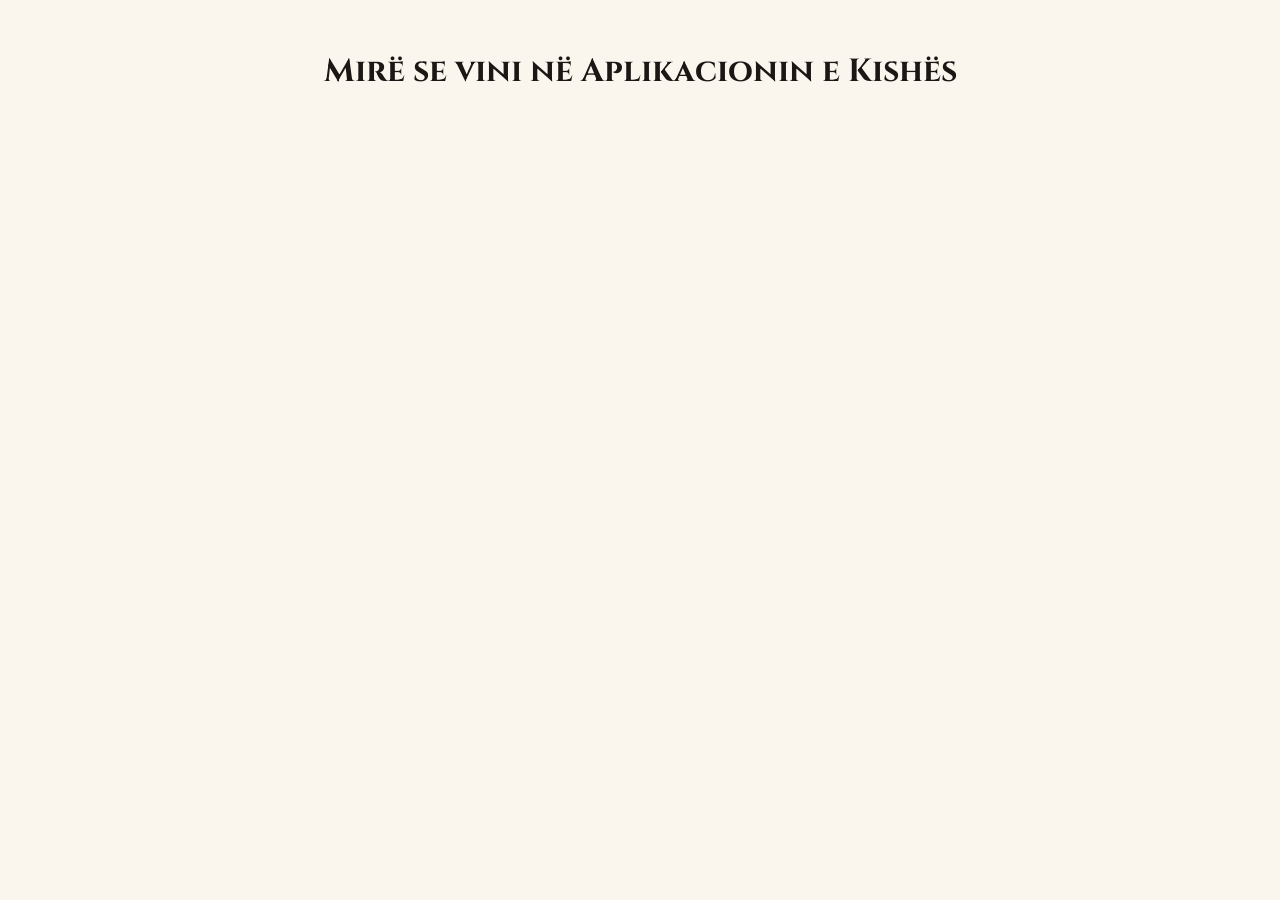
==== commit 7844aaba: "Update index.html" ====
--- a/App/index.html
+++ b/App/index.html
@@ -1,149 +1,115 @@
 <!DOCTYPE html>
-<html lang="sq" data-theme="light" data-font-size="normal" data-reduced-motion="false">
+<html lang="sq" data-device="desktop">
 <head>
-  <meta charset="UTF-8">
-  <meta name="viewport" content="width=device-width, initial-scale=1.0, viewport-fit=cover">
-  <meta name="theme-color" content="#1A1F3C">
-  <meta name="apple-mobile-web-app-capable" content="yes">
-  <meta name="apple-mobile-web-app-status-bar-style" content="black-translucent">
-  <meta name="apple-mobile-web-app-title" content="Profeti Ilia">
-  <meta name="mobile-web-app-capable" content="yes">
-  <link rel="manifest" href="../manifest.json">
-  <link rel="icon" href="../Assets/logo.png" type="image/png">
-  <title>Kisha "Profeti Ilia" — Aplikacioni</title>
-  <link rel="preconnect" href="https://fonts.googleapis.com">
-  <link href="https://fonts.googleapis.com/css2?family=Cinzel:wght@400;600;700;900&family=EB+Garamond:ital,wght@0,400;0,500;1,400&family=Noto+Sans:wght@300;400;500;600;700&display=swap" rel="stylesheet">
-  <link rel="stylesheet" href="css/app-style.css">
+<meta charset="UTF-8">
+<meta name="viewport" content="width=device-width, initial-scale=1, viewport-fit=cover">
+<meta name="theme-color" content="#1A1F3C">
+<meta name="description" content="Aplikacioni Zyrtar i Kishës Orthodhokse Profeti Ilia në Korçë.">
+<link rel="icon" href="../Assets/logo.png" type="image/png">
 
-  <script>
-    (function () {
-      try {
-        var theme = localStorage.getItem('app_theme') || 'dark';
-        if (theme === 'auto') {
-          theme = window.matchMedia('(prefers-color-scheme: dark)').matches ? 'dark' : 'light';
-        }
-        document.documentElement.setAttribute('data-theme', theme);
-        var fontSize = localStorage.getItem('app_font_size') || 'normal';
-        document.documentElement.setAttribute('data-font-size', fontSize);
-        var reduced = localStorage.getItem('app_reduced_motion') === 'true';
-        document.documentElement.setAttribute('data-reduced-motion', reduced ? 'true' : 'false');
-        var meta = document.querySelector('meta[name="theme-color"]');
-        if (meta) meta.setAttribute('content', theme === 'light' ? '#F7F4EE' : '#1A1F3C');
-      } catch (e) {}
-    })();
-  </script>
+<!-- ✅ PWA Manifest Link -->
+<link rel="manifest" href="./manifest.json">
+
+<title>Aplikacioni – Kisha "Profeti Ilia"</title>
+
+<!-- Device detection -->
+<script>
+(function () {
+  var ua = navigator.userAgent || "";
+  var mobile =
+    (navigator.userAgentData && navigator.userAgentData.mobile) ||
+    /Android|iPhone|iPad|iPod|Mobile|Windows Phone/i.test(ua) ||
+    (navigator.platform === "MacIntel" && navigator.maxTouchPoints > 1);
+  document.documentElement.setAttribute("data-device", mobile ? "mobile" : "desktop");
+})();
+</script>
+
+<link rel="preconnect" href="https://fonts.googleapis.com">
+<link rel="preconnect" href="https://fonts.gstatic.com" crossorigin>
+<link href="https://fonts.googleapis.com/css2?family=Cinzel:wght@400;600;700;900&family=EB+Garamond:ital,wght@0,400;0,500;1,400&family=Noto+Sans:wght@300;400;500;600&display=swap" rel="stylesheet">
+
+<!-- Assuming your app has its own CSS, adjust these paths if necessary -->
+<link rel="stylesheet" href="../Website/css/style.css">
+<link rel="stylesheet" href="../Website/css/mobile.css">
+
 </head>
 <body>
 
-  <div class="splash" id="splash">
-    <div class="splash-ornament">
-      <svg viewBox="0 0 100 100" fill="none">
-        <circle cx="50" cy="50" r="46" stroke="url(#splashGrad)" stroke-width="1" opacity="0.3"/>
-        <circle cx="50" cy="50" r="38" stroke="url(#splashGrad)" stroke-width="1.5" stroke-dasharray="240" stroke-dashoffset="240" class="splash-ring"/>
-        <defs>
-          <linearGradient id="splashGrad" x1="0" y1="0" x2="100" y2="100">
-            <stop offset="0%" stop-color="#E8C97A"/>
-            <stop offset="100%" stop-color="#C9A84C"/>
-          </linearGradient>
-        </defs>
-      </svg>
-      <img src="../Assets/logo.png" alt="Kisha Profeti Ilia">
-    </div>
-    <h1 class="splash-title">Kisha "Profeti Ilia"</h1>
-    <p class="splash-tagline" data-t="splash_tagline">Mitropolia e Shenjtë Korçë</p>
-    <div class="splash-progress"><span></span></div>
+<!-- YOUR APP CONTENT GOES HERE -->
+<div id="app-content">
+  <h1 style="text-align:center; padding: 50px; font-family: 'Cinzel', serif;">Mirë se vini në Aplikacionin e Kishës</h1>
+  <!-- Add your actual app screens/content here -->
+</div>
+
+<!-- ✅ INSTALL APP SECTION (Mobile Only) -->
+<div id="install-app-section" class="app-only" style="display: none; padding: 20px; text-align: center; margin-top: 40px; border-top: 1px solid #ccc;">
+  <h3 style="font-family: 'Cinzel', serif; color: #1A1F3C;">Kisha në celularin tuaj</h3>
+  <p style="font-family: 'Noto Sans', sans-serif; font-size: 14px;">Instalojeni faqen si aplikacion, për hyrje të shpejtë dhe të qetë.</p>
+  
+  <!-- Android / Desktop Button -->
+  <button id="installBtn" style="padding: 14px 28px; background: #1A1F3C; color: #fff; border: none; border-radius: 4px; font-family: 'Noto Sans', sans-serif; font-weight: bold; cursor: pointer; font-size: 16px; margin-top: 10px;">
+    Instalo Aplikacionin
+  </button>
+
+  <!-- iPhone Instructions -->
+  <div class="ios-instructions" style="margin-top: 20px; font-size: 14px; color: #555; text-align: left; background: #f9f9f9; padding: 15px; border-radius: 8px; max-width: 400px; margin-left: auto; margin-right: auto;">
+    <p style="margin-top: 0;"><strong>Si ta instaloni në iPhone:</strong></p>
+    <ol style="margin-left: 20px; margin-bottom: 0; line-height: 1.6;">
+      <li>Prekni ikonën <strong>Share / Shpërndaje</strong> (□↑).</li>
+      <li>Zgjidhni <strong>Add to Home Screen</strong> (Shto në Ekranin Bazë).</li>
+      <li>Prekni <strong>Add</strong>. Ikona do të shfaqet në ekran.</li>
+    </ol>
   </div>
+</div>
 
-  <header class="app-header">
-    <img class="cross-icon" src="../Assets/logo.png" alt="Kisha Profeti Ilia">
-    <div class="titles">
-      <h1 id="pageTitle">Kisha "Profeti Ilia"</h1>
-      <p data-t="header_subtitle">Mitropolia e Shenjtë Korçë</p>
-    </div>
-    <button class="lang-globe-btn" id="langGlobeBtn" aria-label="Language">
-      <svg viewBox="0 0 24 24" fill="none" stroke="currentColor" stroke-width="1.8" stroke-linecap="round" stroke-linejoin="round"><circle cx="12" cy="12" r="9"/><path d="M3 12h18M12 3a15 15 0 0 1 0 18 15 15 0 0 1 0-18z"/></svg>
-    </button>
-    <button class="profile-btn" id="profileBtn" aria-label="Profile">
-      <svg viewBox="0 0 24 24" fill="none" stroke="currentColor" stroke-width="1.8" stroke-linecap="round" stroke-linejoin="round"><circle cx="12" cy="8" r="4"/><path d="M4 21c0-4.4 3.6-8 8-8s8 3.6 8 8"/></svg>
-    </button>
-  </header>
+<!-- ✅ PWA INSTALL & SERVICE WORKER SCRIPT -->
+<script>
+  // 1. Register Service Worker
+  if ('serviceWorker' in navigator) {
+    window.addEventListener('load', () => {
+      navigator.serviceWorker.register('./sw.js')
+        .then(reg => console.log('Service Worker registered successfully', reg))
+        .catch(err => console.log('Service Worker registration failed:', err));
+    });
+  }
 
-  <div class="page-container" id="page-content"></div>
+  // 2. Handle Install Prompt (Android / Desktop)
+  let deferredPrompt;
+  const installSection = document.getElementById('install-app-section');
+  const installBtn = document.getElementById('installBtn');
 
-  <nav class="tab-bar">
-    <a href="#home" class="active" onclick="navigateTo('home'); return false;">
-      <svg viewBox="0 0 24 24"><path d="M3 11l9-8 9 8M5 10v10h14V10" stroke-linecap="round" stroke-linejoin="round"/></svg>
-      <span data-t="nav_home">Kryefaqja</span>
-    </a>
-    <a href="#history" onclick="navigateTo('history'); return false;">
-      <svg viewBox="0 0 24 24"><circle cx="12" cy="12" r="9"/><path d="M12 8v4l3 3" stroke-linecap="round"/></svg>
-      <span data-t="nav_history">Historia</span>
-    </a>
-    <a href="#events" onclick="navigateTo('events'); return false;">
-      <svg viewBox="0 0 24 24"><rect x="3" y="4" width="18" height="16" rx="2"/><path d="M8 2v4M16 2v4M3 10h18" stroke-linecap="round"/></svg>
-      <span data-t="nav_events">Shërbesat</span>
-    </a>
-    <a href="#gallery" onclick="navigateTo('gallery'); return false;">
-      <svg viewBox="0 0 24 24"><rect x="3" y="3" width="18" height="18" rx="2"/><circle cx="8.5" cy="8.5" r="1.5"/><path d="M21 15l-5-5L5 21"/></svg>
-      <span data-t="nav_gallery">Galeria</span>
-    </a>
-    <a href="#more" onclick="navigateTo('more'); return false;">
-      <svg viewBox="0 0 24 24" fill="none" stroke="currentColor" stroke-linecap="round" stroke-linejoin="round"><circle cx="5" cy="12" r="1.6"/><circle cx="12" cy="12" r="1.6"/><circle cx="19" cy="12" r="1.6"/></svg>
-      <span data-t="nav_more">Më Shumë</span>
-    </a>
-  </nav>
+  window.addEventListener('beforeinstallprompt', (e) => {
+    // Prevent the default browser mini-infobar
+    e.preventDefault();
+    // Stash the event so it can be triggered later
+    deferredPrompt = e;
+    // Show our custom install section
+    if (installSection) installSection.style.display = 'block';
+  });
 
-  <div class="lang-modal-overlay" id="langModalOverlay" onclick="toggleLangModal()">
-    <div class="lang-modal" onclick="event.stopPropagation()">
-      <h3 data-t="settings_language">Gjuha</h3>
-      <button class="lang-opt" onclick="setAppLang('sq'); toggleLangModal();" data-lang="sq">Shqip</button>
-      <button class="lang-opt" onclick="setAppLang('en'); toggleLangModal();" data-lang="en">English</button>
-      <button class="lang-opt" onclick="setAppLang('el'); toggleLangModal();" data-lang="el">Ελληνικά</button>
-    </div>
-  </div>
+  if (installBtn) {
+    installBtn.addEventListener('click', async () => {
+      if (deferredPrompt) {
+        // Show the install prompt
+        deferredPrompt.prompt();
+        // Wait for the user to respond
+        const { outcome } = await deferredPrompt.userChoice;
+        console.log(`User response to the install prompt: ${outcome}`);
+        // We've used the prompt, and can't use it again
+        deferredPrompt = null;
+        // Hide the section after use
+        if (installSection) installSection.style.display = 'none';
+      }
+    });
+  }
 
-  <div class="profile-modal-overlay" id="profileModalOverlay" onclick="toggleProfileModal()">
-    <div class="profile-modal" onclick="event.stopPropagation()">
-      <div class="profile-modal-icon">
-        <svg viewBox="0 0 24 24" fill="none" stroke="currentColor" stroke-width="1.5" stroke-linecap="round" stroke-linejoin="round"><circle cx="12" cy="8" r="4"/><path d="M4 21c0-4.4 3.6-8 8-8s8 3.6 8 8"/></svg>
-      </div>
-      <h3 data-t="profile_soon_title">Profilet vijnë së shpejti</h3>
-      <p data-t="profile_soon_text">Kjo veçori do të jetë e disponueshme në një përditësim të ardhshëm.</p>
-      <button class="profile-modal-close" onclick="toggleProfileModal()" data-t="profile_close">Mbyll</button>
-    </div>
-  </div>
+  // Hide install section if app is already installed
+  window.addEventListener('appinstalled', () => {
+    if (installSection) installSection.style.display = 'none';
+    deferredPrompt = null;
+    console.log('PWA was installed');
+  });
+</script>
 
-  <div class="profile-modal-overlay" id="listenModalOverlay" onclick="toggleListenModal()">
-    <div class="profile-modal" onclick="event.stopPropagation()">
-      <div class="profile-modal-icon listen-modal-icon">
-        <svg viewBox="0 0 24 24" fill="none" stroke="currentColor" stroke-width="1.5" stroke-linecap="round" stroke-linejoin="round"><path d="M3 12h2l2-8 3 16 3-12 2 4h6"/></svg>
-      </div>
-      <h3 data-t="listen_soon_title">Dëgjimi vjen së shpejti</h3>
-      <p data-t="listen_soon_text">Regjistrimi audio i historisë do të jetë i disponueshëm në një përditësim të ardhshëm.</p>
-      <button class="profile-modal-close" onclick="toggleListenModal()" data-t="profile_close">Mbyll</button>
-    </div>
-  </div>
-
-  <div class="profile-modal-overlay" id="soonModalOverlay" onclick="toggleSoonModal()">
-    <div class="profile-modal" onclick="event.stopPropagation()">
-      <div class="profile-modal-icon soon-modal-icon">
-        <svg viewBox="0 0 24 24" fill="none" stroke="currentColor" stroke-width="1.5" stroke-linecap="round" stroke-linejoin="round"><circle cx="12" cy="12" r="9"/><path d="M12 7v5l3 2"/></svg>
-      </div>
-      <h3 id="soonModalTitle">Së shpejti</h3>
-      <p id="soonModalText">Kjo veçori do të jetë e disponueshme në një përditësim të ardhshëm.</p>
-      <button class="profile-modal-close" onclick="toggleSoonModal()" data-t="profile_close">Mbyll</button>
-    </div>
-  </div>
-
-  <div class="lightbox" id="lightbox" aria-label="Photo viewer" role="dialog" aria-modal="true">
-    <button class="lightbox-close" onclick="closeAppLightbox()">✕</button>
-    <img id="lightboxImg" src="" alt="">
-    <div class="lightbox-counter" id="lightboxCounter"></div>
-    <div class="lightbox-hint" id="lightboxHint"></div>
-  </div>
-
-  <script src="js/app-translations.js"></script>
-  <script src="js/app-core.js"></script>
-  <script src="js/app-pages.js"></script>
 </body>
 </html>
--- a/Website/css/style.css
+++ b/Website/css/style.css
@@ -0,0 +1,1072 @@
+/* ==========================================================================
+   Kisha "Profeti Ilia" — base + desktop styles
+   Responsive rules live in mobile.css (loaded after this file).
+   ========================================================================== */
+
+:root {
+  --gold: #C9A84C;
+  --gold-light: #E8C97A;
+  --gold-dark: #8C6C25;
+  --gold-pale: #FBF6E9;
+  --blue: #1A1F3C;
+  --blue-light: #2D3561;
+  --dark: #0F0E0B;
+  --paper: #FAF6EE;
+  --cream: #F2EDE4;
+  --text: #1A1715;
+  --muted: #6F6558;
+  --border: rgba(201, 168, 76, .25);
+  --serif: 'EB Garamond', Georgia, serif;
+  --display: 'Cinzel', serif;
+  --sans: 'Noto Sans', sans-serif;
+  --nav-h: 54px;
+  color-scheme: light;
+}
+
+* { box-sizing: border-box; margin: 0; padding: 0; }
+
+html {
+  scroll-behavior: smooth;
+  -webkit-text-size-adjust: 100%;
+}
+
+body {
+  min-width: 320px;
+  background: var(--paper);
+  color: var(--text);
+  font-family: var(--serif);
+  overflow-x: hidden;
+  -webkit-tap-highlight-color: transparent;
+}
+
+a { color: inherit; }
+a, button { touch-action: manipulation; }
+button { font: inherit; }
+img { max-width: 100%; display: block; }
+
+section[id] { scroll-margin-top: var(--nav-h); }
+
+:focus-visible { outline: 2px solid var(--gold-light); outline-offset: 3px; }
+.content-section :focus-visible { outline-color: var(--gold-dark); }
+
+.container {
+  width: min(1160px, calc(100% - 48px));
+  margin: 0 auto;
+}
+
+/* The church app is mobile-only: hidden on desktop (set by the inline script in <head>). */
+[data-device="desktop"] .app-only { display: none !important; }
+
+/* ==========================================================================
+   TOP BAR
+   ========================================================================== */
+
+.topbar {
+  background: var(--blue);
+  color: #fff;
+  border-bottom: 1px solid var(--border);
+  padding: 8px 0;
+}
+
+.topbar-inner {
+  min-height: 28px;
+  display: flex;
+  align-items: center;
+  justify-content: space-between;
+  gap: 15px;
+}
+
+.socials { display: flex; align-items: center; gap: 16px; }
+
+.socials a {
+  width: 22px;
+  height: 22px;
+  display: flex;
+  align-items: center;
+  justify-content: center;
+  color: rgba(255, 255, 255, .72);
+  transition: color .2s, transform .2s;
+}
+
+.socials a svg { width: 17px; height: 17px; display: block; }
+.socials a:hover { color: var(--gold-light); transform: translateY(-1px); }
+
+.languages { display: flex; align-items: center; gap: 8px; }
+
+.language-label {
+  color: #fff;
+  font: 500 11px var(--sans);
+  letter-spacing: 1.5px;
+  text-transform: uppercase;
+  margin-right: 4px;
+}
+
+.languages button {
+  background: none;
+  border: 1px solid rgba(201, 168, 76, .4);
+  border-radius: 2px;
+  color: rgba(255, 255, 255, .75);
+  padding: 4px 12px;
+  cursor: pointer;
+  font: 500 11px var(--sans);
+  letter-spacing: 1.5px;
+  transition: .2s;
+}
+
+.languages button.active,
+.languages button:hover {
+  background: var(--gold);
+  border-color: var(--gold);
+  color: var(--blue);
+}
+
+/* ==========================================================================
+   HEADER
+   ========================================================================== */
+
+header {
+  position: relative;
+  isolation: isolate;
+  overflow: hidden;
+  background: var(--blue);
+}
+
+header::before {
+  content: "";
+  position: absolute;
+  inset: 0;
+  z-index: -1;
+  background:
+    linear-gradient(rgba(26, 31, 60, .72), rgba(26, 31, 60, .88)),
+    url("/Assets/banner.jpg") center 30% / cover no-repeat;
+}
+
+.header-inner {
+  min-height: 120px;
+  display: flex;
+  align-items: center;
+  justify-content: flex-start;
+  padding: 20px 0;
+}
+
+.identity {
+  display: flex;
+  align-items: center;
+  gap: 18px;
+  min-width: 0;
+  text-decoration: none;
+}
+
+.logo {
+  width: 64px;
+  height: 64px;
+  flex: 0 0 auto;
+  border-radius: 50%;
+  object-fit: cover;
+  border: 2px solid rgba(201, 168, 76, .4);
+  box-shadow: 0 4px 18px rgba(0, 0, 0, .3);
+}
+
+.identity-name {
+  display: block;
+  font: 700 24px/1.2 var(--display);
+  color: var(--gold-light);
+  letter-spacing: 1px;
+}
+
+.identity-sub {
+  color: rgba(255, 255, 255, .65);
+  font-style: italic;
+  font-size: 14px;
+  margin-top: 6px;
+  letter-spacing: .3px;
+}
+
+/* ==========================================================================
+   NAVIGATION
+   ========================================================================== */
+
+nav {
+  position: sticky;
+  top: 0;
+  z-index: 100;
+  background: var(--blue);
+  border-top: 1px solid var(--border);
+  border-bottom: 1px solid var(--border);
+}
+
+.nav-inner {
+  min-height: var(--nav-h);
+  display: flex;
+  align-items: center;
+  justify-content: center;
+}
+
+.nav-links {
+  display: flex;
+  align-items: center;
+  justify-content: center;
+  gap: 4px;
+}
+
+.nav-links a {
+  position: relative;
+  padding: 17px 20px;
+  color: rgba(255, 255, 255, .78);
+  font: 600 11px var(--display);
+  letter-spacing: 1.5px;
+  text-transform: uppercase;
+  text-decoration: none;
+  white-space: nowrap;
+  transition: color .2s;
+}
+
+.nav-links a::after {
+  content: "";
+  position: absolute;
+  left: 50%;
+  bottom: 7px;
+  width: 0;
+  height: 2px;
+  background: var(--gold);
+  transform: translateX(-50%);
+  transition: width .22s ease;
+}
+
+.nav-links a:hover,
+.nav-links a.active { color: var(--gold-light); }
+
+.nav-links a:hover::after,
+.nav-links a.active::after { width: 58%; }
+
+/* ==========================================================================
+   HERO
+   ========================================================================== */
+
+.hero {
+  position: relative;
+  min-height: 670px;
+  display: flex;
+  align-items: center;
+  justify-content: center;
+  text-align: center;
+  overflow: hidden;
+  background: var(--blue);
+  padding: 90px 24px;
+}
+
+.hero-slides,
+.hero-overlay { position: absolute; inset: 0; }
+
+.hero-slide {
+  position: absolute;
+  inset: 0;
+  background-position: center;
+  background-size: cover;
+  opacity: 0;
+  transition: opacity 1.5s;
+}
+
+.hero-slide.active { opacity: 1; }
+
+.hero-overlay { background: linear-gradient(170deg, rgba(26, 31, 60, .83), rgba(10, 13, 30, .88)); }
+
+.hero-content {
+  position: relative;
+  z-index: 2;
+  max-width: 800px;
+  color: #fff;
+}
+
+.eyebrow {
+  color: var(--gold);
+  font: 500 10px/1.5 var(--sans);
+  letter-spacing: 4px;
+  text-transform: uppercase;
+  margin-bottom: 24px;
+}
+
+.hero h2 {
+  font: 900 clamp(38px, 6vw, 68px)/1.15 var(--display);
+  color: #fff;
+}
+
+.hero h2 span { display: block; color: var(--gold-light); }
+
+.hero-divider {
+  width: 90px;
+  height: 1px;
+  background: var(--gold);
+  margin: 27px auto;
+}
+
+.hero-subtitle {
+  max-width: 680px;
+  margin: auto;
+  font: italic 19px/1.8 var(--serif);
+  color: rgba(255, 255, 255, .8);
+}
+
+/* ==========================================================================
+   GENERAL SECTIONS
+   ========================================================================== */
+
+section.content-section { padding: 100px 0; }
+
+/* Gold is too light on paper; use the darker tone on light sections. */
+.content-section .eyebrow { color: var(--gold-dark); }
+
+.section-heading {
+  max-width: 680px;
+  margin: 0 auto 60px;
+  text-align: center;
+}
+
+.section-heading .eyebrow { margin-bottom: 16px; }
+
+.section-heading h2 {
+  font: 700 clamp(26px, 4vw, 38px)/1.3 var(--display);
+  color: var(--blue);
+}
+
+.section-heading p:not(.eyebrow) {
+  margin-top: 16px;
+  color: var(--muted);
+  font-size: 17px;
+  line-height: 1.7;
+  overflow-wrap: break-word;
+}
+
+/* ===== ABOUT ===== */
+
+.about-grid {
+  display: grid;
+  grid-template-columns: 1fr 1fr;
+  gap: 55px;
+  align-items: center;
+}
+
+.about-image img {
+  width: 100%;
+  border-radius: 5px;
+  border: 1px solid var(--border);
+}
+
+.about-text .eyebrow { margin-bottom: 15px; }
+
+.about-text h2 {
+  font: 700 32px/1.3 var(--display);
+  color: var(--blue);
+  margin-bottom: 22px;
+}
+
+.about-text p:not(.eyebrow) {
+  font-size: 18px;
+  line-height: 1.85;
+  color: var(--muted);
+  margin-bottom: 16px;
+  overflow-wrap: break-word;
+}
+
+.text-link {
+  display: inline-block;
+  margin-top: 12px;
+  padding-bottom: 5px;
+  color: var(--gold-dark);
+  font: 600 11px var(--sans);
+  letter-spacing: 1px;
+  text-decoration: none;
+  border-bottom: 1px solid var(--gold);
+  transition: .2s;
+}
+
+.text-link:hover { color: var(--blue); border-bottom-color: var(--blue); }
+
+/* ===== SERVICES ===== */
+
+.services-section { background: var(--blue); color: #fff; }
+.services-section .eyebrow { color: var(--gold); }
+.services-section .section-heading h2 { color: #fff; }
+.services-section .section-heading p:not(.eyebrow) { color: rgba(255, 255, 255, .74); }
+
+/* ==========================================================================
+   SERVICES — horizontal tile strip + CTA reveal
+   ========================================================================== */
+
+.service-strip {
+  display: grid;
+  grid-template-columns: repeat(6, minmax(0, 1fr));
+  gap: 18px;
+  margin: 0 0 32px;
+}
+
+.service-tile {
+  position: relative;
+  display: flex;
+  flex-direction: column;
+  align-items: flex-start;
+  gap: 10px;
+  min-height: 190px;
+  padding: 24px 20px 22px;
+  background: linear-gradient(160deg, rgba(255, 255, 255, .06), rgba(255, 255, 255, .02));
+  border: 1px solid rgba(201, 168, 76, .28);
+  border-radius: 10px;
+  color: #fff;
+  overflow: hidden;
+  transition: transform .35s ease, border-color .35s ease, box-shadow .35s ease, background .35s ease;
+}
+
+.service-tile::after {
+  content: "";
+  position: absolute;
+  inset: auto -40% -60% -40%;
+  height: 160px;
+  background: radial-gradient(ellipse at center, rgba(232, 201, 122, .22), transparent 65%);
+  opacity: 0;
+  transition: opacity .4s ease;
+  pointer-events: none;
+}
+
+.service-tile-icon {
+  width: 34px;
+  height: 34px;
+  display: flex;
+  align-items: center;
+  justify-content: center;
+  color: var(--gold-light);
+  border: 1px solid rgba(201, 168, 76, .35);
+  border-radius: 8px;
+  background: rgba(201, 168, 76, .08);
+}
+.service-tile-icon svg { width: 20px; height: 20px; }
+
+.service-tile h3 {
+  font: 700 15px/1.3 var(--display);
+  letter-spacing: .4px;
+  color: var(--gold-light);
+  margin: 0;
+}
+
+.service-tile p {
+  font: 14px/1.55 var(--serif);
+  color: rgba(255, 255, 255, .74);
+  margin: 0;
+}
+
+@media (hover: hover) {
+  .service-tile:hover {
+    transform: translateY(-6px);
+    border-color: var(--gold);
+    background: linear-gradient(160deg, rgba(201, 168, 76, .12), rgba(26, 31, 60, .85));
+    box-shadow: 0 16px 40px rgba(0, 0, 0, .35), 0 0 0 1px rgba(232, 201, 122, .25);
+  }
+  .service-tile:hover::after { opacity: 1; }
+}
+
+.service-more-note {
+  max-width: 720px;
+  margin: 0 auto 44px;
+  text-align: center;
+  color: rgba(255, 255, 255, .72);
+  font: italic 16px/1.6 var(--serif);
+}
+
+/* CTA block */
+.services-cta {
+  position: relative;
+  max-width: 820px;
+  margin: 0 auto;
+  padding: 8px 0 0;
+  text-align: center;
+}
+
+.services-cta-line {
+  height: 1px;
+  width: 0;
+  margin: 0 auto 30px;
+  background: linear-gradient(90deg, transparent, var(--gold), transparent);
+  transition: width 1.2s ease .1s;
+}
+.services-cta.revealed .services-cta-line { width: 100%; }
+
+.services-cta-inner {
+  padding: 34px 28px 36px;
+  border: 1px solid rgba(201, 168, 76, .28);
+  border-radius: 12px;
+  background:
+    radial-gradient(ellipse at center top, rgba(232, 201, 122, .12), transparent 60%),
+    linear-gradient(160deg, rgba(45, 53, 97, .55), rgba(26, 31, 60, .9));
+  opacity: 0;
+  transform: translateY(18px);
+  transition: opacity .8s ease .35s, transform .8s cubic-bezier(.2, .8, .2, 1) .35s;
+}
+.services-cta.revealed .services-cta-inner { opacity: 1; transform: translateY(0); }
+
+.services-cta-inner .eyebrow { margin-bottom: 12px; color: var(--gold); }
+
+.services-cta-inner h3 {
+  font: 700 clamp(20px, 2.6vw, 26px)/1.3 var(--display);
+  color: #fff;
+  margin-bottom: 12px;
+}
+
+.services-cta-inner p:not(.eyebrow) {
+  color: rgba(255, 255, 255, .72);
+  font: 16px/1.65 var(--serif);
+  margin: 0 auto 22px;
+  max-width: 560px;
+}
+
+.services-cta-btn {
+  position: relative;
+  display: inline-flex;
+  align-items: center;
+  gap: 8px;
+  padding: 14px 28px;
+  border: 1px solid var(--gold);
+  border-radius: 4px;
+  background: var(--gold);
+  color: var(--blue);
+  font: 700 11px var(--sans);
+  letter-spacing: 1.6px;
+  text-transform: uppercase;
+  text-decoration: none;
+  transition: background .25s, transform .25s, box-shadow .25s;
+  animation: ctaPulse 2.8s ease-in-out infinite;
+}
+
+.services-cta-btn:hover {
+  background: var(--gold-light);
+  transform: translateY(-2px);
+  box-shadow: 0 12px 30px rgba(201, 168, 76, .35);
+}
+
+@keyframes ctaPulse {
+  0%, 100% { box-shadow: 0 0 0 0 rgba(201, 168, 76, .5); }
+  50%      { box-shadow: 0 0 0 10px rgba(201, 168, 76, 0); }
+}
+
+/* Scroll reveal utility */
+.reveal {
+  opacity: 0;
+  transform: translateY(16px);
+  transition: opacity .7s ease, transform .7s cubic-bezier(.2, .8, .2, 1);
+  transition-delay: var(--reveal-delay, 0ms);
+}
+.reveal.revealed { opacity: 1; transform: translateY(0); }
+
+/* ===== CHURCH APP (mobile only) ===== */
+
+.app-section { padding: 78px 0; background: var(--cream); }
+
+.app-panel {
+  display: grid;
+  grid-template-columns: 1.25fr .75fr;
+  gap: 32px;
+  align-items: center;
+  padding: 48px;
+  color: #fff;
+  background: linear-gradient(135deg, var(--blue), var(--blue-light));
+  border: 1px solid var(--gold);
+  border-radius: 10px;
+  box-shadow: 0 16px 44px rgba(26, 31, 60, .12);
+}
+
+.app-panel .eyebrow { margin-bottom: 14px; }
+
+.app-panel h2 {
+  margin-bottom: 14px;
+  color: var(--gold-light);
+  font: 700 clamp(24px, 3vw, 35px)/1.3 var(--display);
+}
+
+.app-panel .app-text {
+  margin-bottom: 20px;
+  color: rgba(255, 255, 255, .78);
+  font-size: 17px;
+  line-height: 1.75;
+}
+
+.app-features {
+  display: grid;
+  grid-template-columns: 1fr 1fr;
+  gap: 12px;
+  margin: 20px 0 28px;
+}
+
+.app-feature {
+  display: flex;
+  align-items: center;
+  gap: 9px;
+  color: rgba(255, 255, 255, .85);
+  font-size: 15px;
+}
+
+.app-feature span:first-child { color: var(--gold-light); }
+
+.app-visual {
+  text-align: center;
+  color: var(--gold);
+  font-size: 110px;
+  opacity: .8;
+}
+
+/* ===== BUTTONS ===== */
+
+.app-link {
+  display: inline-flex;
+  align-items: center;
+  justify-content: center;
+  gap: 9px;
+  min-height: 44px;
+  padding: 12px 22px;
+  background: var(--gold);
+  color: var(--blue);
+  border: 1px solid var(--gold);
+  border-radius: 4px;
+  font: 600 10px var(--sans);
+  letter-spacing: 1.2px;
+  text-transform: uppercase;
+  text-decoration: none;
+  transition: .25s;
+}
+
+.app-link:hover { background: var(--gold-light); }
+
+@media (hover: hover) {
+  .app-link:hover { transform: translateY(-2px); }
+}
+
+/* ===== CONTACT ===== */
+
+.contact-section { background: var(--paper); }
+.contact-section .section-heading { margin-bottom: 34px; }
+
+.contact-card {
+  max-width: 680px;
+  margin: 0 auto;
+  padding: 8px 0;
+  background: #fff;
+  border: 1px solid var(--border);
+  border-radius: 10px;
+  box-shadow: 0 10px 35px rgba(15, 14, 11, .06);
+  text-align: left;
+}
+
+.contact-row {
+  display: flex;
+  align-items: flex-start;
+  gap: 17px;
+  padding: 22px 28px;
+  border-bottom: 1px solid var(--border);
+}
+
+.contact-icon {
+  width: 22px;
+  height: 22px;
+  flex: 0 0 22px;
+  margin-top: 3px;
+  color: #A98737;
+}
+
+.contact-label {
+  margin-bottom: 5px;
+  color: var(--muted);
+  font: 600 10px/1.4 var(--sans);
+  letter-spacing: 1.8px;
+  text-transform: uppercase;
+}
+
+.contact-value {
+  color: var(--text);
+  font: 17px/1.55 var(--serif);
+  overflow-wrap: anywhere;
+}
+
+.contact-value a {
+  color: var(--blue);
+  text-decoration: none;
+  border-bottom: 1px solid var(--gold);
+  transition: color .2s;
+}
+
+.contact-value a:hover { color: var(--gold-dark); }
+
+.contact-map {
+  display: flex;
+  width: max-content;
+  max-width: calc(100% - 36px);
+  margin: 20px auto 18px;
+}
+
+/* ==========================================================================
+   FOOTER
+   ========================================================================== */
+
+footer {
+  position: relative;
+  isolation: isolate;
+  overflow: hidden;
+  padding: 60px 0 20px;
+  background: linear-gradient(180deg, #0F0E0B 0%, #0A0912 100%);
+  color: #fff;
+}
+
+footer::before {
+  content: "";
+  position: absolute;
+  z-index: -1;
+  left: 50%;
+  bottom: -250px;
+  width: min(1100px, 110vw);
+  height: 480px;
+  transform: translateX(-50%);
+  background: radial-gradient(ellipse at center, rgba(201, 168, 76, .36) 0%, rgba(45, 53, 97, .20) 42%, transparent 72%);
+  filter: blur(85px);
+  pointer-events: none;
+}
+
+.footer-app-card {
+  display: flex;
+  align-items: center;
+  gap: 10px;
+  margin-top: 16px;
+  padding: 10px 12px;
+  border: 1px solid rgba(201, 168, 76, .28);
+  border-radius: 8px;
+  background: rgba(45, 53, 97, .45);
+}
+
+.footer-app-icon {
+  width: 32px;
+  height: 32px;
+  flex: 0 0 32px;
+  overflow: hidden;
+  border-radius: 8px;
+}
+.footer-app-icon img { width: 100%; height: 100%; object-fit: cover; }
+
+.footer-app-copy {
+  flex: 1;
+  min-width: 0;
+  color: rgba(255, 255, 255, .78);
+  font: 13px/1.4 var(--serif);
+}
+
+.footer-app-button {
+  flex: 0 0 auto;
+  display: inline-flex;
+  align-items: center;
+  justify-content: center;
+  min-height: 32px;
+  padding: 6px 12px;
+  background: var(--gold);
+  color: var(--blue);
+  border: 1px solid var(--gold);
+  border-radius: 3px;
+  font: 700 9px var(--sans);
+  letter-spacing: 1px;
+  text-transform: uppercase;
+  text-decoration: none;
+  transition: background .2s;
+}
+.footer-app-button:hover { background: var(--gold-light); }
+
+.footer-inner {
+  display: grid;
+  grid-template-columns: 1.2fr 1fr 1fr;
+  gap: 45px;
+  padding-bottom: 40px;
+}
+
+.footer-brand .identity-name { font-size: 18px; letter-spacing: .5px; }
+.footer-brand .identity-sub { margin-top: 5px; color: rgba(255, 255, 255, .6); }
+
+.footer-col h5 {
+  margin-bottom: 18px;
+  padding-bottom: 11px;
+  color: var(--gold-light);
+  font: 600 12px var(--display);
+  letter-spacing: 1px;
+  text-transform: uppercase;
+  border-bottom: 1px solid rgba(201, 168, 76, .18);
+}
+
+.footer-links { list-style: none; }
+
+.footer-links a,
+.footer-links span {
+  display: block;
+  color: rgba(255, 255, 255, .62);
+  font-size: 15px;
+  line-height: 2.1;
+  text-decoration: none;
+  transition: color .2s;
+}
+
+.footer-links a::before {
+  content: "›";
+  margin-right: 7px;
+  color: var(--gold);
+  opacity: 0;
+  transition: opacity .2s;
+}
+
+.footer-links a:hover { color: var(--gold-light); }
+.footer-links a:hover::before { opacity: 1; }
+
+.footer-bottom {
+  display: flex;
+  flex-direction: column;
+  align-items: flex-start;
+  gap: 4px;
+  padding-top: 20px;
+  border-top: 1px solid rgba(255, 255, 255, .1);
+  color: rgba(255, 255, 255, .55);
+  font: 11px/1.6 var(--sans);
+}
+
+.footer-blessing {
+  color: var(--gold-light);
+  font: italic 13px/1.5 var(--serif);
+  margin-bottom: 2px;
+}
+
+/* ==========================================================================
+   FLOATING APP BANNER (mobile only) + BACK TO TOP
+   ========================================================================== */
+
+.app-floating-banner {
+  position: fixed;
+  z-index: 800;
+  left: 50%;
+  bottom: 20px;
+  width: min(540px, calc(100% - 36px));
+  display: flex;
+  align-items: center;
+  gap: 10px;
+  padding: 10px 12px;
+  color: #fff;
+  background: linear-gradient(120deg, #171d3a, #30385f);
+  border: 1px solid rgba(232, 201, 122, .42);
+  border-radius: 12px;
+  box-shadow: 0 14px 40px rgba(0, 0, 0, .28);
+  opacity: 0;
+  transform: translate(-50%, 140%);
+  animation: appBannerIn .65s cubic-bezier(.2, .8, .2, 1) 1.4s forwards;
+}
+
+@keyframes appBannerIn { to { transform: translate(-50%, 0); opacity: 1; } }
+
+.app-floating-banner.is-hidden { display: none; }
+
+.app-banner-icon { width: 42px; height: 42px; flex: 0 0 42px; overflow: hidden; border-radius: 10px; }
+.app-banner-icon img { width: 100%; height: 100%; object-fit: cover; }
+
+.app-banner-copy { flex: 1; min-width: 0; }
+.app-banner-copy small { color: rgba(255, 255, 255, .82); font: 12.5px/1.35 var(--serif); }
+
+.app-banner-action {
+  flex: 0 0 auto;
+  padding: 10px 14px;
+  background: linear-gradient(135deg, var(--gold), var(--gold-light));
+  color: var(--blue);
+  border: 1px solid var(--gold);
+  border-radius: 4px;
+  font: 700 11px var(--sans);
+  letter-spacing: .7px;
+  text-transform: uppercase;
+  text-decoration: none;
+  white-space: nowrap;
+}
+
+.app-banner-close {
+  position: absolute;
+  right: -8px;
+  top: -9px;
+  width: 26px;
+  height: 26px;
+  border: 1px solid rgba(232, 201, 122, .5);
+  border-radius: 50%;
+  background: #11162f;
+  color: #fff;
+  cursor: pointer;
+  font: 18px/1 Arial, sans-serif;
+}
+
+.back-to-top {
+  position: fixed;
+  right: 24px;
+  bottom: 24px;
+  z-index: 790;
+  width: 46px;
+  height: 46px;
+  display: flex;
+  align-items: center;
+  justify-content: center;
+  border: 0;
+  border-radius: 50%;
+  background: linear-gradient(135deg, var(--gold), var(--gold-light));
+  box-shadow: 0 6px 20px rgba(0, 0, 0, .22);
+  color: var(--blue);
+  cursor: pointer;
+  opacity: 0;
+  visibility: hidden;
+  transform: translateY(12px);
+  transition: opacity .25s ease, transform .25s ease, visibility .25s;
+}
+
+.back-to-top.show { opacity: 1; visibility: visible; transform: translateY(0); }
+.back-to-top svg { width: 21px; height: 21px; }
+
+/* Sit above the banner while it is visible (mobile only). */
+[data-device="mobile"] .back-to-top:not(.banner-closed) { bottom: 92px; }
+
+
+/* ==========================================================================
+   NEW APP SHOWCASE SECTION (Desktop & Mobile)
+   ========================================================================== */
+
+.app-showcase-section {
+  background: var(--cream);
+  border-top: 1px solid var(--border);
+  overflow: hidden;
+}
+
+.app-showcase-grid {
+  display: grid;
+  grid-template-columns: 1fr 1fr;
+  gap: 60px;
+  align-items: center;
+}
+
+.app-showcase-text .eyebrow {
+  color: var(--gold-dark);
+  margin-bottom: 16px;
+}
+
+.app-showcase-text h2 {
+  font: 700 clamp(28px, 4vw, 42px)/1.3 var(--display);
+  color: var(--blue);
+  margin-bottom: 20px;
+}
+
+.app-showcase-text p:not(.eyebrow) {
+  font-size: 18px;
+  line-height: 1.75;
+  color: var(--muted);
+  margin-bottom: 32px;
+}
+
+.app-showcase-actions {
+  display: flex;
+  flex-direction: column;
+  align-items: flex-start;
+  gap: 16px;
+}
+
+.app-download-btn {
+  display: inline-flex;
+  align-items: center;
+  justify-content: center;
+  min-height: 48px;
+  padding: 14px 32px;
+  background: var(--blue);
+  color: var(--gold-light);
+  border: 1px solid var(--blue);
+  border-radius: 4px;
+  font: 700 11px var(--sans);
+  letter-spacing: 1.5px;
+  text-transform: uppercase;
+  text-decoration: none;
+  transition: .25s;
+}
+
+.app-download-btn:hover {
+  background: var(--gold);
+  border-color: var(--gold);
+  color: var(--blue);
+  transform: translateY(-2px);
+  box-shadow: 0 10px 25px rgba(201, 168, 76, .25);
+}
+
+.app-tutorial-link {
+  color: var(--muted);
+  font: italic 15px var(--serif);
+  text-decoration: none;
+  border-bottom: 1px solid var(--border);
+  transition: .2s;
+}
+
+.app-tutorial-link:hover {
+  color: var(--gold-dark);
+  border-bottom-color: var(--gold);
+}
+
+/* ===== Phone Presentation (Exact Image Match) ===== */
+.app-showcase-visual {
+  display: flex;
+  justify-content: center;
+}
+
+.phone-mockup {
+  position: relative;
+  width: 100%;
+  max-width: 290px; 
+  
+  /* Removed aspect-ratio and forced sizing */
+  /* Removed background and thick borders */
+  
+  /* Just a beautiful shadow and rounded corners */
+  box-shadow: 
+    0 30px 60px rgba(15, 14, 11, .25), 
+    0 0 0 1px rgba(0, 0, 0, 0.1);
+  border-radius: 32px;
+  overflow: hidden;
+  
+  transform: rotate(3deg);
+  transition: transform .4s ease, box-shadow .4s ease;
+}
+
+.phone-mockup:hover {
+  transform: rotate(0deg) scale(1.02);
+  box-shadow: 0 40px 80px rgba(15, 14, 11, .35);
+}
+
+/* The image now completely dictates the size of the container */
+.phone-mockup img {
+  width: 100%;
+  height: auto; /* Forces the full image to show */
+  object-fit: contain; /* Guarantees no cropping */
+  display: block;
+  border-radius: 32px; /* Matches the container */
+}
+
+/* Mobile Overrides for the new section */
+@media (max-width: 860px) {
+  .app-showcase-grid {
+    grid-template-columns: 1fr;
+    gap: 40px;
+    text-align: center;
+  }
+  
+  .app-showcase-actions {
+    align-items: center;
+  }
+  
+  .phone-mockup {
+    max-width: 260px;
+    transform: rotate(0deg);
+  }
+}
+
+
+@media (prefers-reduced-motion: reduce) {
+  *, *::before, *::after {
+    scroll-behavior: auto !important;
+    animation-duration: .01ms !important;
+    animation-delay: 0s !important;
+    animation-iteration-count: 1 !important;
+    transition-duration: .01ms !important;
+  }
+}
--- a/Website/css/mobile.css
+++ b/Website/css/mobile.css
@@ -0,0 +1,164 @@
+/* ==========================================================================
+   Kisha "Profeti Ilia" — responsive layer (loaded after style.css)
+   Breakpoints: 1024 (tablet landscape) · 900 (header) · 860 (tablet) · 600 (phone) · 380 (small phone)
+   Phone sizes follow the original main.html adaptation. The navbar is unchanged.
+   ========================================================================== */
+
+/* Tablet landscape */
+@media (max-width: 1024px) {
+  .container { width: min(100% - 40px, 960px); }
+  .history-inner { gap: 44px; }
+  .footer-inner { gap: 32px; }
+}
+
+/* Header: centred, stacked (as in main.html) */
+@media (max-width: 900px) {
+  .header-inner { flex-direction: column; justify-content: center; gap: 16px; min-height: 0; padding: 24px 0; text-align: center; }
+  .logo { width: 52px; height: 52px; }
+  .identity { gap: 20px; }
+}
+
+/* Tablet portrait */
+@media (max-width: 860px) {
+  .container { width: min(100% - 40px, 720px); }
+
+  .hero { min-height: min(72svh, 620px); padding: 72px 24px; }
+  .hero-arch { width: 380px; height: 240px; }
+
+  .section { padding: 60px 0; }
+  .section-heading { margin-bottom: 34px; }
+
+  /* About: single column, text first, then photo (photo keeps its natural proportions) */
+  .history-inner { grid-template-columns: 1fr; gap: 40px; }
+  .history-inner.is-reversed .history-media { order: 0; }
+
+  .footer-inner { grid-template-columns: 1fr 1fr; gap: 30px; }
+  .footer-brand { grid-column: 1 / -1; }
+}
+
+/* Phone */
+@media (max-width: 600px) {
+  :root { --nav-h: 48px; }
+
+  .container { width: calc(100% - 40px); }
+
+  /* Top bar (as in main.html): socials left, language switch right, label hidden */
+  .topbar { padding: 8px 0; }
+  .topbar .container { width: calc(100% - 32px); }
+  .topbar-inner { min-height: 28px; flex-wrap: nowrap; gap: 10px; }
+  .socials { gap: 6px; }
+  .socials a svg { width: 18px; height: 18px; }
+  .languages { flex: 0 0 auto; }
+  .language-label { display: none; }
+
+  /* Header */
+  .header-inner { padding: 20px 0; }
+  .identity { gap: 14px; }
+  .identity-name { font-size: 16px; letter-spacing: .5px; }
+  .identity-sub { font-size: 12px; margin-top: 3px; }
+
+  /* Nav: four links share the row evenly; scrolls only if a language needs more room */
+  nav { overflow-x: auto; overflow-y: hidden; scrollbar-width: none; -webkit-overflow-scrolling: touch; }
+  nav::-webkit-scrollbar { display: none; }
+  .nav-inner { width: 100%; min-width: max-content; padding: 0 4px; justify-content: stretch; }
+  .nav-links { width: 100%; justify-content: space-between; gap: 0; }
+  .nav-links a { flex: 1 1 auto; padding: 16px 10px; font-size: 10px; letter-spacing: .8px; text-align: center; }
+  .nav-links a::after { bottom: 8px; }
+
+  /* Hero (as in main.html) */
+  .hero { min-height: 70vh; min-height: 70svh; padding: 60px 20px; }
+  .hero-arch { display: none; }
+  .hero h2 { font-size: 28px; line-height: 1.15; }
+  .hero-divider { width: 100px; margin: 22px auto; }
+  .hero-subtitle { font-size: 14px; line-height: 1.6; }
+  .eyebrow { font-size: 10px; letter-spacing: 2.6px; margin-bottom: 18px; }
+  .hero .eyebrow::before, .hero .eyebrow::after { width: 24px; }
+
+  /* Sections */
+  .section { padding: 44px 0; }
+  .section-heading { margin-bottom: 26px; }
+  .section-heading h2 { font-size: clamp(22px, 6.4vw, 29px); line-height: 1.25; }
+  .section-heading p:not(.eyebrow) { font-size: 16px; line-height: 1.6; }
+
+  /* About (as in main.html) */
+  .history-inner { gap: 30px; }
+  .history-text .eyebrow { margin-bottom: 12px; }
+  .history-text h2 { font-size: 24px; margin-bottom: 16px; }
+  .history-text p:not(.eyebrow) { font-size: 15px; line-height: 1.85; }
+  .history-text p.app-note { margin-top: 18px; font-size: 15px; }
+
+  /* Services */
+  .service-grid { grid-template-columns: 1fr; gap: 14px; max-width: 520px; }
+  .service-card { padding: 26px 20px; }
+  .service-card h3 { font-size: 17px; margin-bottom: 10px; }
+  .service-time { font-size: 20px; }
+  .schedule-note { padding: 0 6px; font-size: 15px; }
+
+  /* Contact */
+  .info-card { padding: 26px 18px; }
+  .info-icon { width: 56px; height: 56px; font-size: 25px; }
+  .info-card h3 { font-size: 14px; }
+  .info-card p { font-size: 16px; }
+
+  /* Footer */
+  footer { padding: 44px 0 calc(16px + env(safe-area-inset-bottom)); }
+  .footer-inner { gap: 26px 20px; padding-bottom: 30px; }
+  .footer-brand .identity-name { font-size: 15px; }
+  .footer-col h5 { font-size: 11px; margin-bottom: 10px; padding-bottom: 9px; }
+  .footer-links a, .footer-links span { font-size: 14px; line-height: 1.9; }
+  .footer-links a { padding: 3px 0; }
+  .footer-app-card { margin-top: 14px; }
+  .footer-bottom { flex-direction: column; align-items: center; gap: 4px; padding-top: 16px; text-align: center; }
+  .footer-bottom p { justify-content: center; }
+
+  /* Floating app banner */
+  .app-floating-banner {
+    bottom: calc(12px + env(safe-area-inset-bottom));
+    width: calc(100% - 24px);
+    gap: 10px;
+    padding: 10px 12px;
+  }
+  .app-banner-icon { width: 40px; height: 40px; flex-basis: 40px; }
+  .app-banner-copy small { font-size: 12.5px; }
+  .app-banner-action { min-height: 40px; display: inline-flex; align-items: center; padding: 10px 16px; font-size: 10px; }
+  .app-banner-close { right: -4px; top: -10px; width: 28px; height: 28px; }
+
+  /* Back to top */
+  .back-to-top { right: 14px; bottom: calc(14px + env(safe-area-inset-bottom)); width: 44px; height: 44px; }
+  [data-device="mobile"] .back-to-top:not(.banner-closed) { bottom: calc(92px + env(safe-area-inset-bottom)); }
+
+  /* Lightbox: swipe to change photo, so the side arrows are hidden */
+  .lightbox-arrow { display: none; }
+  .lightbox-close { top: 14px; right: 14px; width: 40px; height: 40px; }
+  .lightbox-img-wrap img { max-width: 94vw; max-height: 76vh; }
+
+  /* Welcome modal */
+  .welcome { align-items: flex-start; padding: 16px; }
+  .welcome-top { padding: 34px 22px 20px; }
+  .welcome-logo { width: 68px; height: 68px; }
+  .welcome-title { font-size: 23px; }
+  .welcome-sub { font-size: 15.5px; }
+  .welcome-contacts { gap: 14px; padding: 16px 22px; }
+  .welcome-bottom { padding: 18px 22px; }
+  .welcome-enter { min-height: 46px; }
+}
+
+/* Small phones */
+@media (max-width: 380px) {
+  .identity-name { font-size: 14px; }
+  .identity-sub { font-size: 11px; }
+  .nav-links a { padding: 16px 7px; font-size: 9px; letter-spacing: .5px; }
+  .hero h2 { font-size: 22px; }
+  .hero { padding: 48px 16px; }
+  .footer-inner { grid-template-columns: 1fr; }
+  .footer-app-card { max-width: 260px; }
+  .welcome-contacts { gap: 10px; }
+  .app-banner-copy strong { font-size: 11px; }
+}
+
+/* Short landscape phones */
+@media (max-height: 480px) and (orientation: landscape) {
+  .hero { min-height: 420px; padding: 40px 24px; }
+  .app-floating-banner { width: min(460px, calc(100% - 24px)); }
+  .welcome { align-items: flex-start; }
+}
